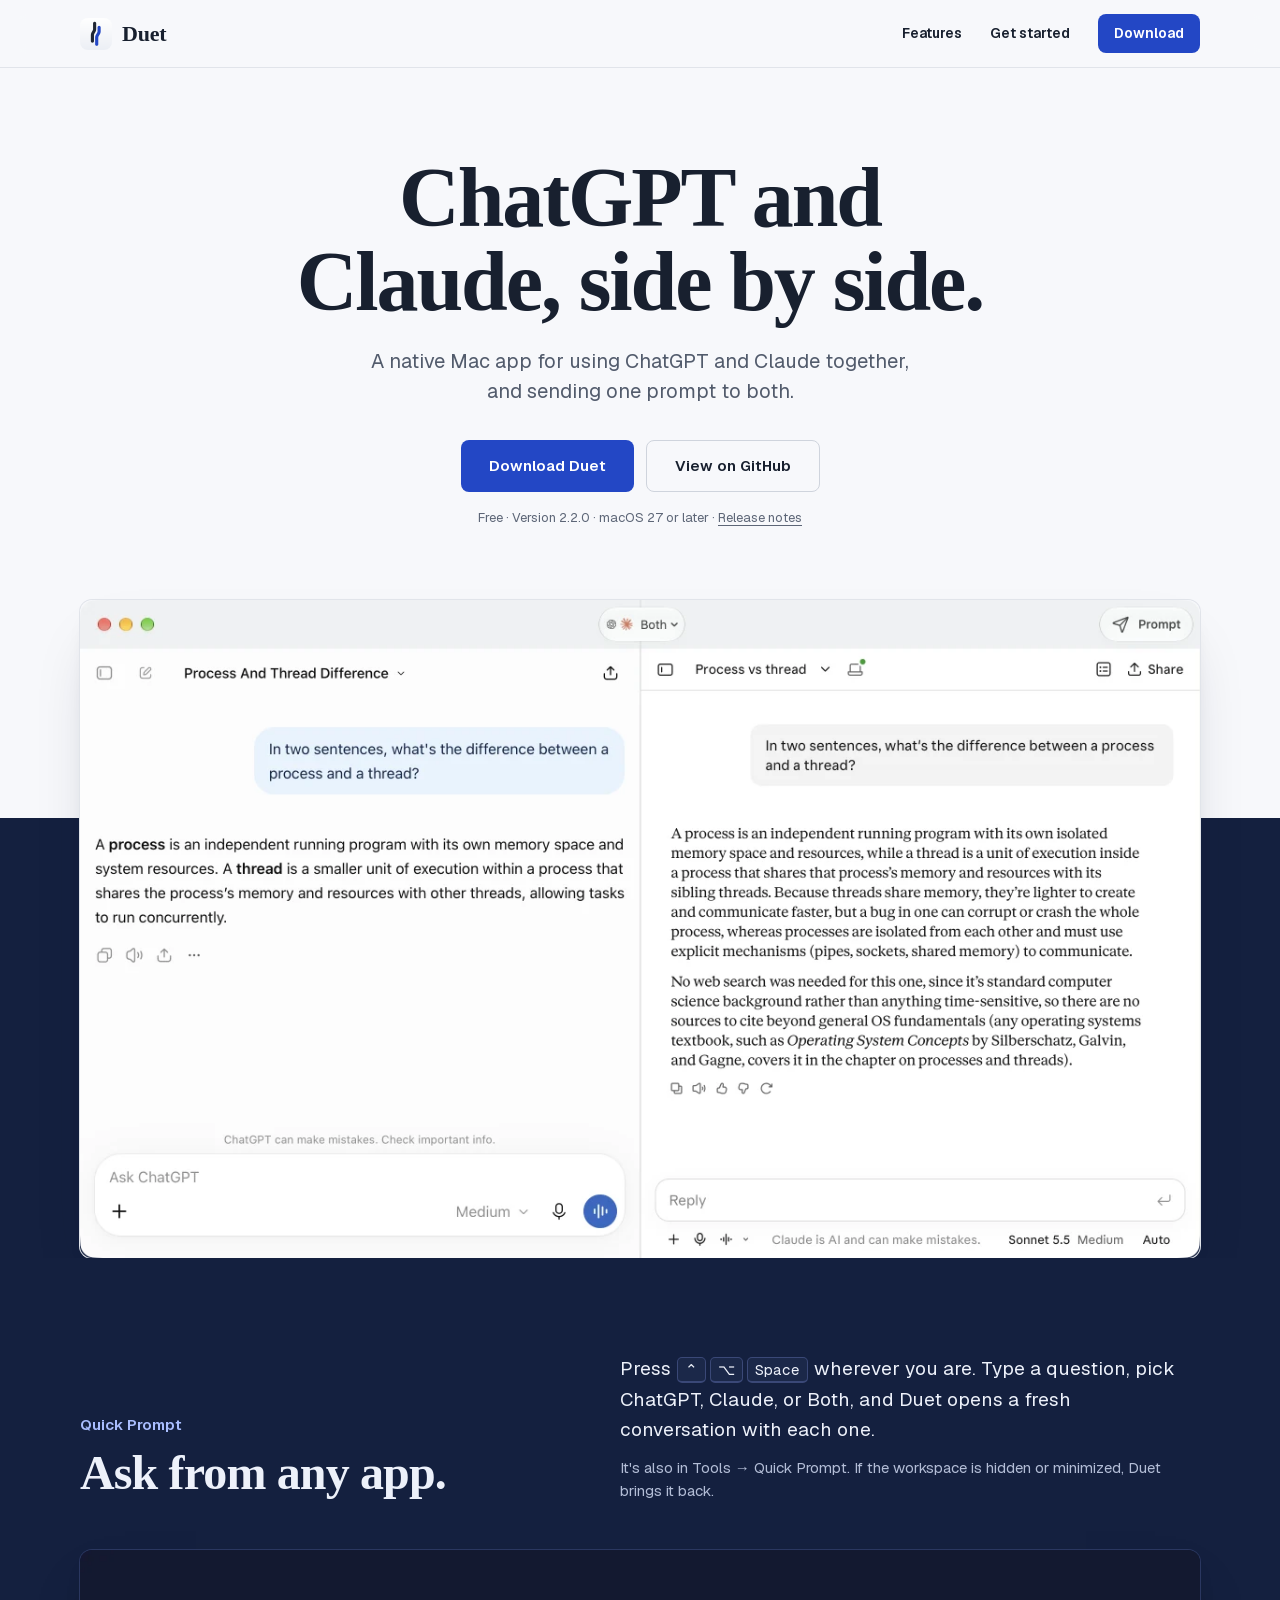
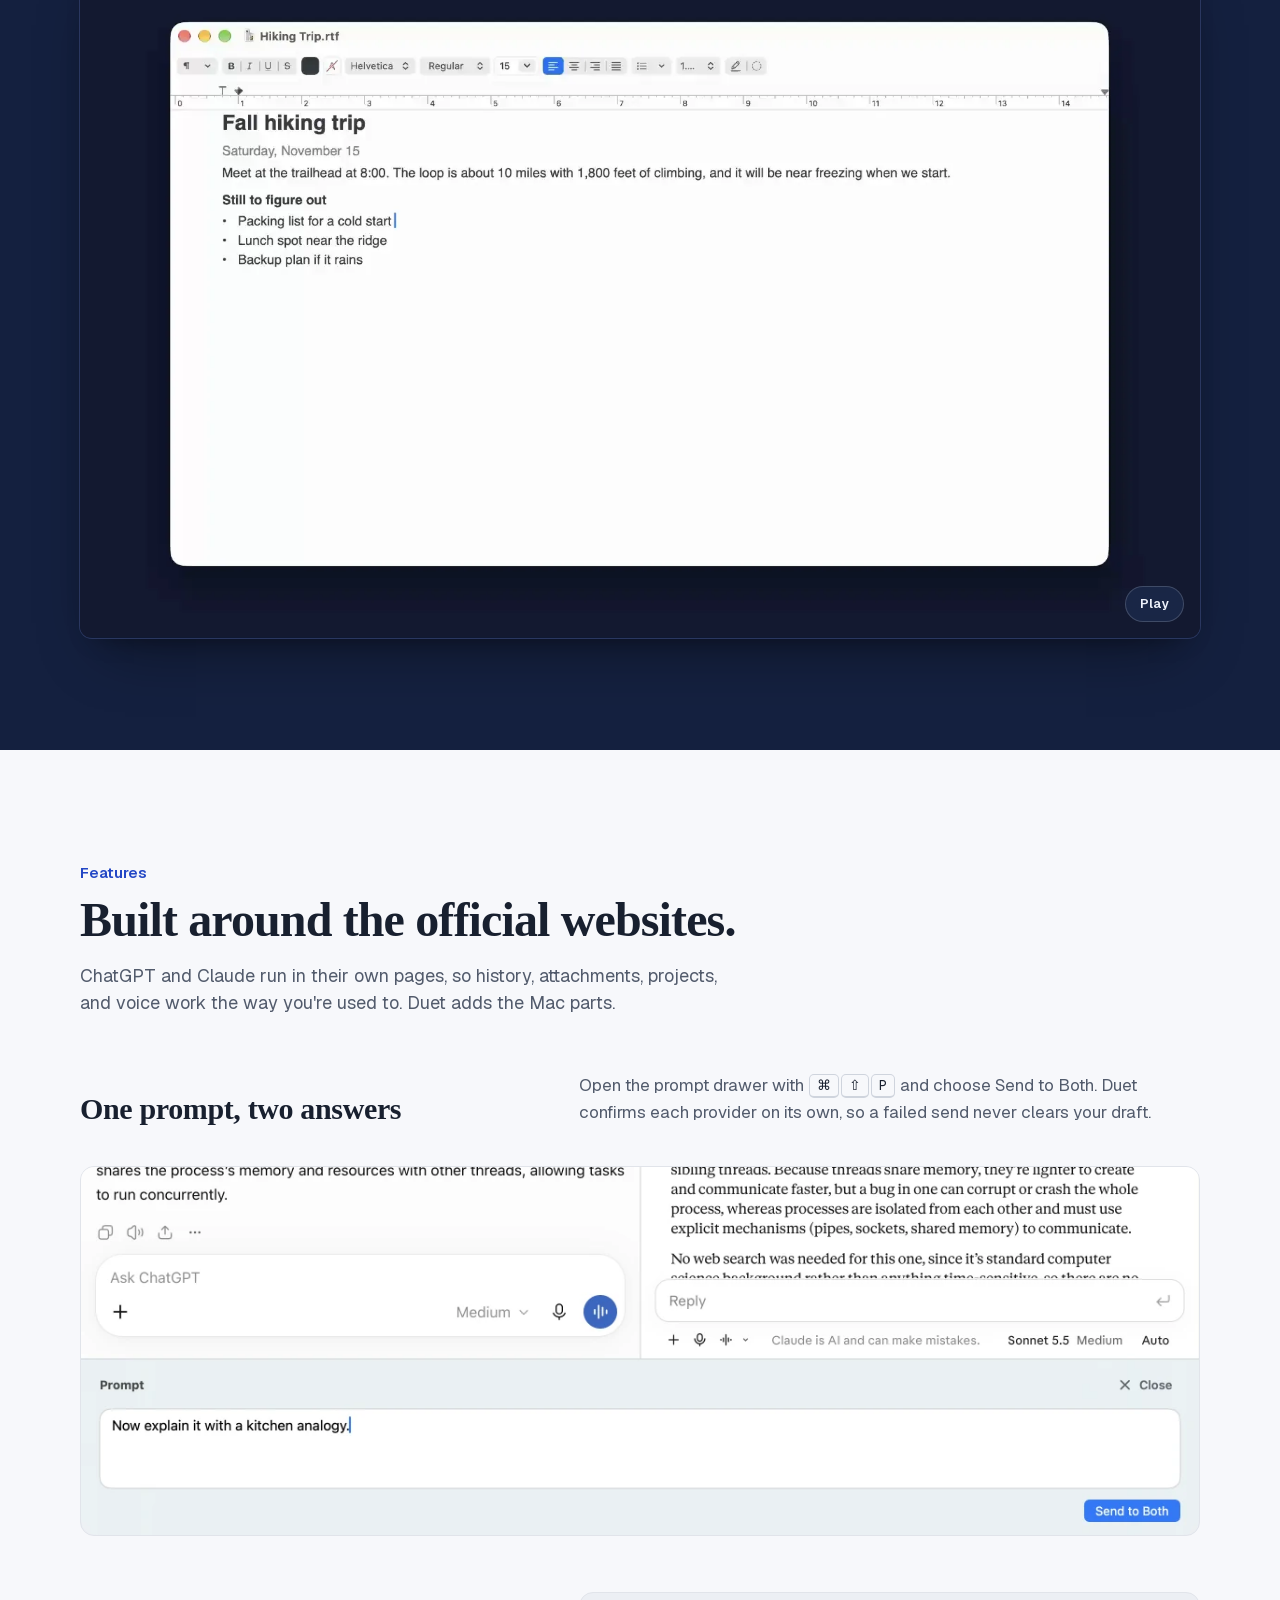
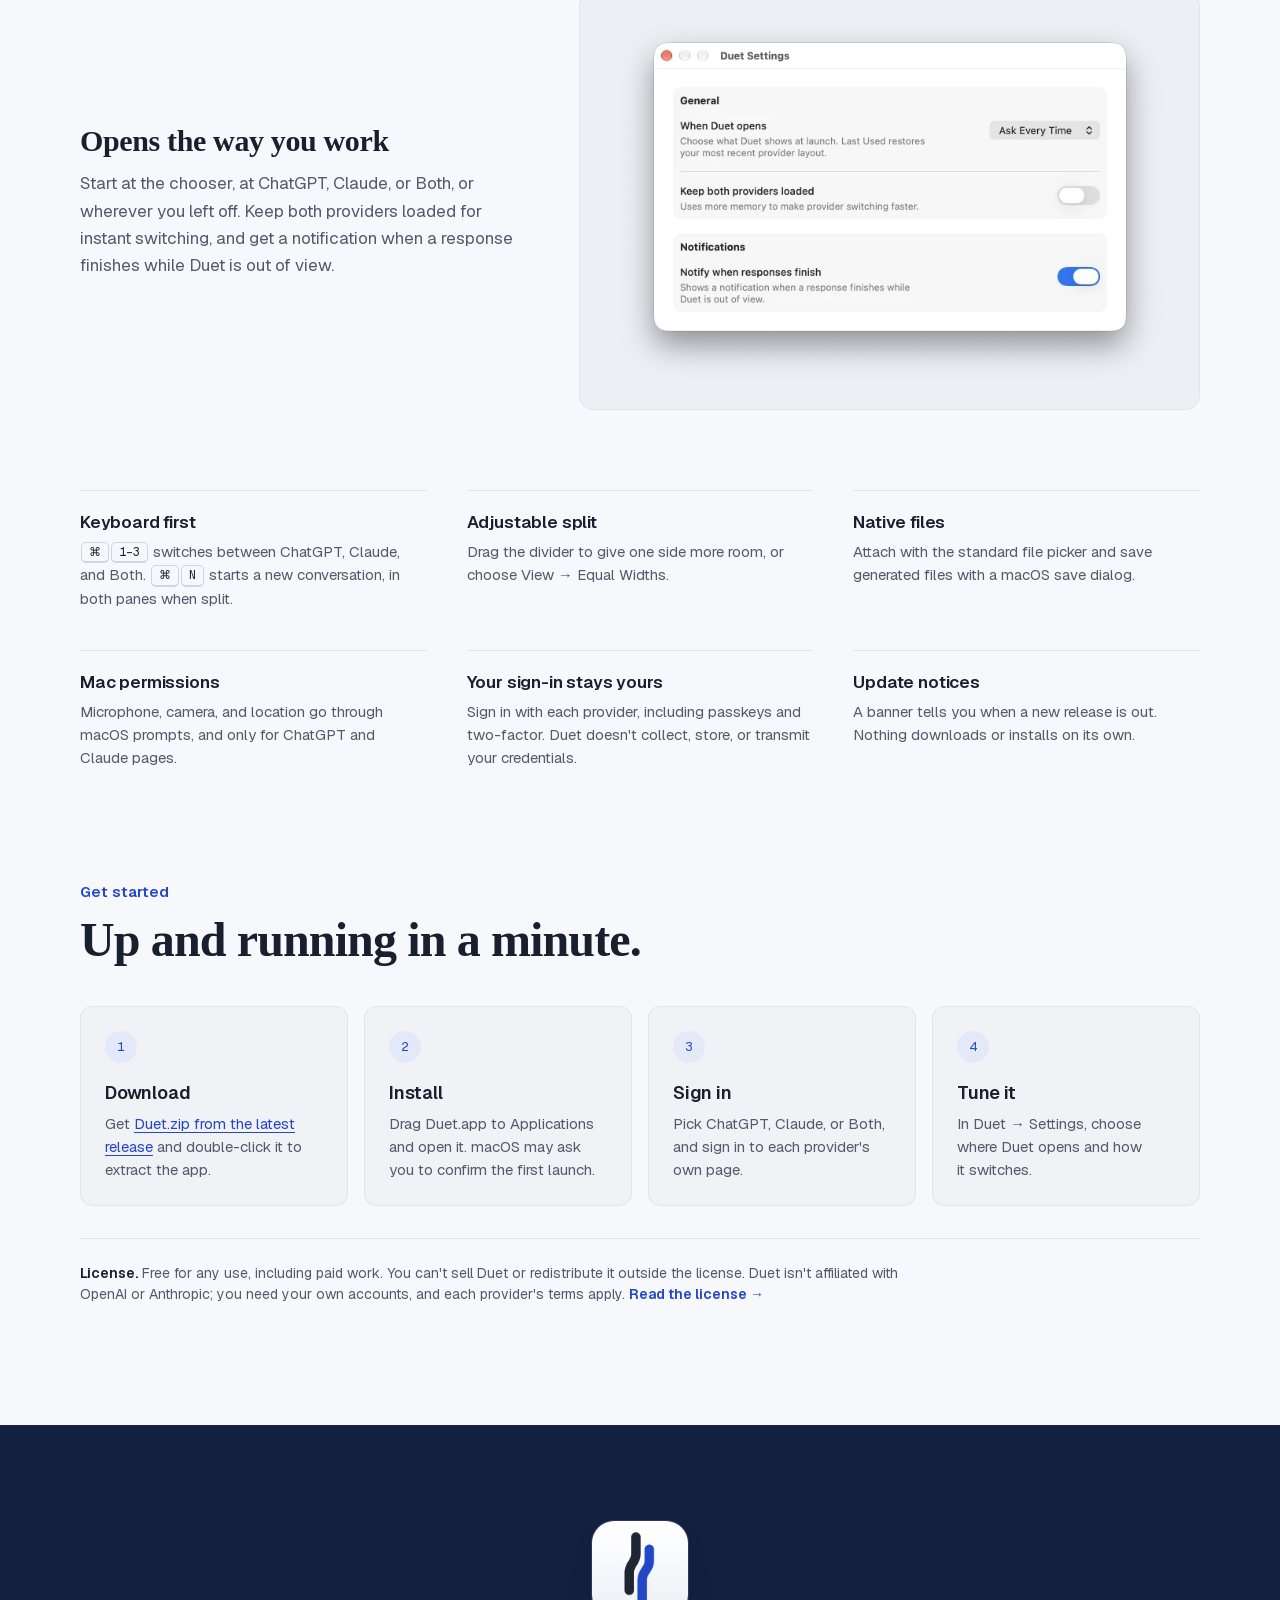
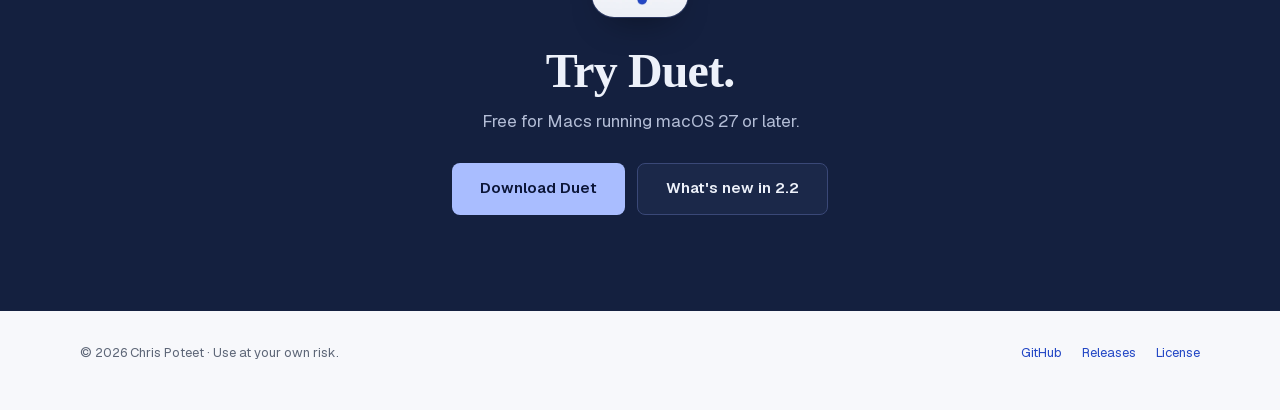
==== site/index.html @ d333c5ca "Move the site to a Midnight palette and refresh the icon and demo Replace the cream and tan site wit" ====
<!DOCTYPE html>
<html lang="en">
<head>
  <meta charset="utf-8">
  <meta name="viewport" content="width=device-width, initial-scale=1">
  <meta name="color-scheme" content="light dark">
  <title>Duet — ChatGPT and Claude, side by side</title>
  <meta name="description" content="Duet is a native Mac app for using ChatGPT and Claude side by side. Send one prompt to both, or start a conversation from any app with Quick Prompt.">
  <link rel="canonical" href="https://cpoteet.github.io/Duet/">
  <meta property="og:type" content="website">
  <meta property="og:site_name" content="Duet">
  <meta property="og:url" content="https://cpoteet.github.io/Duet/">
  <meta property="og:title" content="Duet — ChatGPT and Claude, side by side">
  <meta property="og:description" content="A native Mac app for using ChatGPT and Claude side by side, and sending one prompt to both.">
  <meta property="og:image" content="https://cpoteet.github.io/Duet/assets/social-card.png">
  <meta property="og:image:width" content="1200">
  <meta property="og:image:height" content="630">
  <meta property="og:image:alt" content="Duet showing ChatGPT and Claude answering the same prompt side by side">
  <meta name="twitter:card" content="summary_large_image">
  <link rel="icon" type="image/png" href="assets/duet-icon.png">
  <link rel="apple-touch-icon" href="assets/duet-icon.png">
  <link rel="preload" href="assets/geist-latin.woff2" as="font" type="font/woff2" crossorigin>
  <link rel="stylesheet" href="styles.css">
  <script src="script.js" defer></script>
</head>
<body>
  <a class="skip-link" href="#top">Skip to content</a>
  <header class="site-header">
    <nav class="site-nav container" aria-label="Main navigation">
      <a class="brand" href="#top" aria-label="Duet home">
        <img src="assets/duet-icon.png" alt="" width="32" height="32">
        <span>Duet</span>
      </a>
      <button class="menu-toggle" type="button" aria-expanded="false" aria-controls="nav-links" aria-label="Open menu" hidden><span class="menu-icon" aria-hidden="true"></span></button>
      <div class="nav-links" id="nav-links">
        <a href="#features">Features</a>
        <a href="#start">Get started</a>
      </div>
      <a class="button button-primary nav-download" href="https://github.com/cpoteet/Duet/releases/latest">Download</a>
    </nav>
  </header>

  <main id="top">
    <section class="hero" aria-labelledby="hero-heading">
      <div class="container hero-copy">
        <h1 id="hero-heading">ChatGPT and Claude, side by side.</h1>
        <p class="hero-description">A native Mac app for using ChatGPT and Claude together, and sending one prompt to both.</p>
        <div class="hero-actions">
          <a class="button button-primary" href="https://github.com/cpoteet/Duet/releases/latest">Download Duet</a>
          <a class="button button-secondary" href="https://github.com/cpoteet/Duet">View on GitHub</a>
        </div>
        <p class="requirements">Free · Version <span data-version="full">2.2.0</span> · macOS 27 or later · <a data-release-notes href="https://github.com/cpoteet/Duet/releases/tag/v2.2.0">Release notes</a></p>
      </div>
      <div class="hero-stage">
        <div class="container">
          <img class="hero-shot" src="assets/split-answers.webp" srcset="assets/split-answers.webp 1197w, assets/split-answers@2x.webp 2394w" sizes="(min-width: 1168px) 1120px, calc(100vw - 40px)" alt="Duet in split view, with ChatGPT and Claude each answering the same question about processes and threads" width="1197" height="704" fetchpriority="high">
        </div>
      </div>
    </section>

    <section class="band" id="features" aria-labelledby="quick-prompt-heading">
      <div class="container">
        <div class="band-head">
          <div>
            <p class="section-label">Quick Prompt</p>
            <h2 id="quick-prompt-heading">Ask from any app.</h2>
          </div>
          <div>
            <p class="lead">Press <span class="keys" role="img" aria-label="Control, Option, Space"><kbd>⌃</kbd><kbd>⌥</kbd><kbd>Space</kbd></span> wherever you are. Type a question, pick ChatGPT, Claude, or Both, and Duet opens a fresh conversation with each one.</p>
            <p class="lead-note">It's also in Tools → Quick Prompt. If the workspace is hidden or minimized, Duet brings it back.</p>
          </div>
        </div>
        <figure class="demo">
          <video class="demo-video" src="assets/quick-prompt-demo.mp4" poster="assets/quick-prompt-demo-poster.webp" width="1600" height="982" muted loop playsinline controls preload="metadata" aria-label="Quick Prompt opening over a TextEdit note, sending a packing question to Both, and Duet coming forward as ChatGPT and Claude answer side by side"></video>
          <button class="demo-toggle" type="button" hidden>Play</button>
        </figure>
      </div>
    </section>

    <section class="section container" id="mac-features" aria-labelledby="features-heading">
      <p class="section-label">Features</p>
      <h2 id="features-heading">Built around the official websites.</h2>
      <p class="section-intro">ChatGPT and Claude run in their own pages, so history, attachments, projects, and voice work the way you're used to. Duet adds the Mac parts.</p>

      <div class="feature-row feature-row-wide">
        <div class="feature-copy">
          <h3>One prompt, two answers</h3>
          <p>Open the prompt drawer with <kbd>⌘</kbd><kbd>⇧</kbd><kbd>P</kbd> and choose Send to Both. Duet confirms each provider on its own, so a failed send never clears your draft.</p>
        </div>
        <div class="feature-visual">
          <img src="assets/drawer-crop.webp" srcset="assets/drawer-crop.webp 1197w, assets/drawer-crop@2x.webp 2394w" sizes="(min-width: 1168px) 1120px, calc(100vw - 40px)" alt="The shared prompt drawer under both provider panes, with a follow-up draft and a Send to Both button" width="1197" height="394" loading="lazy">
        </div>
      </div>

      <div class="feature-row feature-row-flip">
        <div class="feature-visual feature-visual-soft">
          <img src="assets/settings.webp" srcset="assets/settings.webp 712w, assets/settings@2x.webp 1424w" sizes="(min-width: 1000px) 560px, calc(100vw - 40px)" alt="Duet Settings with startup, Keep both providers loaded, and response notification options" width="712" height="478" loading="lazy">
        </div>
        <div class="feature-copy">
          <h3>Opens the way you work</h3>
          <p>Start at the chooser, at ChatGPT, Claude, or Both, or wherever you left off. Keep both providers loaded for instant switching, and get a notification when a response finishes while Duet is out of view.</p>
        </div>
      </div>

      <ul class="feature-list">
        <li><h3>Keyboard first</h3><p><kbd>⌘</kbd><kbd>1–3</kbd> switches between ChatGPT, Claude, and Both. <kbd>⌘</kbd><kbd>N</kbd> starts a new conversation, in both panes when split.</p></li>
        <li><h3>Adjustable split</h3><p>Drag the divider to give one side more room, or choose View → Equal Widths.</p></li>
        <li><h3>Native files</h3><p>Attach with the standard file picker and save generated files with a macOS save dialog.</p></li>
        <li><h3>Mac permissions</h3><p>Microphone, camera, and location go through macOS prompts, and only for ChatGPT and Claude pages.</p></li>
        <li><h3>Your sign-in stays yours</h3><p>Sign in with each provider, including passkeys and two-factor. Duet doesn't collect, store, or transmit your credentials.</p></li>
        <li><h3>Update notices</h3><p>A banner tells you when a new release is out. Nothing downloads or installs on its own.</p></li>
      </ul>
    </section>

    <section class="section container" id="start" aria-labelledby="start-heading">
      <p class="section-label">Get started</p>
      <h2 id="start-heading">Up and running in a minute.</h2>
      <ol class="steps">
        <li>
          <span class="step-number" aria-hidden="true">1</span>
          <h3>Download</h3>
          <p>Get <a href="https://github.com/cpoteet/Duet/releases/latest">Duet.zip from the latest release</a> and double-click it to extract the app.</p>
        </li>
        <li>
          <span class="step-number" aria-hidden="true">2</span>
          <h3>Install</h3>
          <p>Drag Duet.app to Applications and open it. macOS may ask you to confirm the first launch.</p>
        </li>
        <li>
          <span class="step-number" aria-hidden="true">3</span>
          <h3>Sign in</h3>
          <p>Pick ChatGPT, Claude, or Both, and sign in to each provider's own page.</p>
        </li>
        <li>
          <span class="step-number" aria-hidden="true">4</span>
          <h3>Tune it</h3>
          <p>In Duet → Settings, choose where Duet opens and how it switches.</p>
        </li>
      </ol>

      <div class="license-note" id="license">
        <p><strong>License.</strong> Free for any use, including paid work. You can't sell Duet or redistribute it outside the license. Duet isn't affiliated with OpenAI or Anthropic; you need your own accounts, and each provider's terms apply. <a href="https://github.com/cpoteet/Duet/blob/main/LICENSE.md">Read the license <span aria-hidden="true">→</span></a></p>
      </div>
    </section>

    <section class="closing" aria-labelledby="closing-heading">
      <div class="container closing-inner">
        <img class="closing-icon" src="assets/duet-icon-256.webp" alt="" width="96" height="96" loading="lazy">
        <h2 id="closing-heading">Try Duet.</h2>
        <p>Free for Macs running macOS 27 or later.</p>
        <div class="hero-actions">
          <a class="button button-primary" href="https://github.com/cpoteet/Duet/releases/latest">Download Duet</a>
          <a class="button button-secondary" data-release-notes href="https://github.com/cpoteet/Duet/releases/tag/v2.2.0"><span>What's new in <span data-version="short">2.2</span></span></a>
        </div>
      </div>
    </section>
  </main>

  <footer class="site-footer container">
    <div class="footer-content">
      <span>© 2026 Chris Poteet · Use at your own risk.</span>
      <nav aria-label="Footer navigation"><a href="https://github.com/cpoteet/Duet">GitHub</a><a href="https://github.com/cpoteet/Duet/releases">Releases</a><a href="https://github.com/cpoteet/Duet/blob/main/LICENSE.md">License</a></nav>
    </div>
  </footer>
</body>
</html>
---- site/styles.css ----
@font-face {
  font-family: "Geist";
  font-style: normal;
  font-weight: 100 900;
  font-display: swap;
  src: url("assets/geist-latin.woff2") format("woff2");
}

@font-face {
  font-family: "Source Serif 4";
  font-style: normal;
  font-weight: 400 700;
  font-display: swap;
  src: url("assets/source-serif-4-latin.woff2") format("woff2");
}

@font-face {
  font-family: "Geist Mono";
  font-style: normal;
  font-weight: 100 900;
  font-display: swap;
  src: url("assets/geist-mono-latin.woff2") format("woff2");
}

:root {
  color-scheme: light dark;
  --background: light-dark(#f7f8fb, #0f1218);
  --foreground: light-dark(#18202f, #e5e8ee);
  --muted: light-dark(#525b6c, #a6adba);
  --subtle: light-dark(#5d6677, #8a92a0);
  --accent: light-dark(#2347c5, #8fa8ff);
  --accent-hover: light-dark(#1a3699, #b6c6ff);
  --on-accent: light-dark(#ffffff, #0b1538);
  --accent-tint: light-dark(#e4e9fa, #18203b);
  --border: light-dark(#e1e4ea, #252930);
  --control-border: light-dark(#cfd4dd, #343943);
  --surface: light-dark(#f0f2f6, #15181d);
  --band: light-dark(#eceff4, #171a20);
  --band-deep: light-dark(#dfe3ea, #1f232a);
  --navy: light-dark(#14203f, #172447);
  --shot-shadow: light-dark(rgb(14 22 48 / 22%), rgb(0 0 0 / 60%));
  --serif: "Source Serif 4", Georgia, serif;
  --mono: "Geist Mono", monospace;
  --ease: cubic-bezier(0.2, 0.7, 0.2, 1);
}

/* Navy sections redefine the tokens so their contents read light in both appearances. */
.band, .closing {
  --background: #1b2849;
  --foreground: #edf1fa;
  --muted: #b3bdd6;
  --subtle: #9aa5c2;
  --accent: #a9bdff;
  --accent-hover: #cad7ff;
  --on-accent: #0c1638;
  --border: #2a3760;
  --control-border: #3a4877;
  --surface: #22305a;
  --band-deep: #0f1932;
  --shot-shadow: rgb(0 0 0 / 45%);
  color: var(--foreground);
}

* { box-sizing: border-box; }
html { scroll-behavior: smooth; scroll-padding-top: 88px; }
body {
  margin: 0;
  background: var(--background);
  color: var(--foreground);
  font-family: "Geist", sans-serif;
  font-size: 16px;
  line-height: 1.5;
  -webkit-font-smoothing: antialiased;
}
img { max-width: 100%; }

a { color: var(--accent); text-decoration: underline; text-decoration-color: transparent; text-underline-offset: 0.2em; transition: color 160ms var(--ease), text-decoration-color 160ms var(--ease); }
a:hover { color: var(--accent-hover); text-decoration-color: currentColor; }
a:focus-visible, button:focus-visible { outline: 3px solid var(--accent); outline-offset: 5px; }
::selection { background: var(--accent); color: var(--on-accent); }
[hidden] { display: none !important; }
.container { width: 100%; max-width: 1168px; margin: 0 auto; padding-inline: 24px; }

.skip-link {
  position: fixed;
  top: 12px;
  left: 12px;
  z-index: 10;
  padding: 10px 16px;
  background: var(--background);
  border: 1px solid var(--accent);
  border-radius: 8px;
  transform: translateY(-150%);
}
.skip-link:focus { transform: translateY(0); }

/* Header */
.site-header {
  position: sticky;
  top: 0;
  z-index: 5;
  background: color-mix(in srgb, var(--background) 86%, transparent);
  backdrop-filter: blur(12px);
  border-bottom: 1px solid var(--border);
}
.site-nav { display: flex; align-items: center; justify-content: space-between; gap: 28px; padding-block: 14px; }
.brand { display: flex; align-items: center; gap: 10px; color: inherit; text-decoration: none; }
.brand:hover { color: inherit; }
.brand img { border-radius: 8px; }
.brand span { font-family: var(--serif); font-weight: 600; font-size: 22px; letter-spacing: -0.01em; }
.nav-links { display: flex; align-items: center; gap: 28px; margin-left: auto; font-size: 14px; font-weight: 600; }
.nav-links > a { color: var(--foreground); }
.menu-toggle { display: none; }

/* Two lines that turn into an X when the menu is open. */
.menu-icon, .menu-icon::before, .menu-icon::after { display: block; width: 16px; height: 1.5px; border-radius: 1px; background: currentColor; }
.menu-icon { position: relative; background: transparent; }
.menu-icon::before, .menu-icon::after { content: ""; position: absolute; left: 0; transition: transform 200ms var(--ease); }
.menu-icon::before { transform: translateY(-3.5px); }
.menu-icon::after { transform: translateY(3.5px); }
.menu-toggle[aria-expanded="true"] .menu-icon::before { transform: rotate(45deg); }
.menu-toggle[aria-expanded="true"] .menu-icon::after { transform: rotate(-45deg); }

/* Buttons */
.button {
  display: inline-flex;
  align-items: center;
  justify-content: center;
  min-height: 52px;
  padding: 0 28px;
  border-radius: 8px;
  font-weight: 600;
  font-size: 15px;
  text-decoration: none;
  transition: background-color 160ms var(--ease), color 160ms var(--ease), transform 160ms var(--ease), box-shadow 160ms var(--ease);
}
.button:hover { transform: translateY(-1px); text-decoration: none; }
.button:active { transform: translateY(0) scale(0.98); }
.button-primary { background: var(--accent); color: var(--on-accent); }
.button-primary:hover { background: var(--accent-hover); color: var(--on-accent); box-shadow: 0 6px 16px -8px var(--accent); }
.button-secondary { border: 1px solid var(--control-border); color: var(--foreground); background: var(--background); }
.button-secondary:hover { background: var(--surface); color: var(--foreground); }
.nav-download { min-height: 39px; padding: 9px 16px; font-size: 14px; }

/* Type */
h1, h2, h3 { margin: 0; font-weight: 600; }
h1, h2 { font-family: var(--serif); font-weight: 600; letter-spacing: -0.018em; text-wrap: balance; font-optical-sizing: auto; }
h2 { max-width: 680px; font-size: clamp(32px, 4.2vw, 48px); line-height: 1.08; margin-top: 10px; }
h3 { letter-spacing: -0.01em; }
p { text-wrap: pretty; }
.section-label { font-size: 15px; font-weight: 600; color: var(--accent); margin: 0; }
.section-intro { color: var(--muted); font-size: 18px; max-width: 640px; margin: 16px 0 0; }

kbd { display: inline-block; font-family: var(--mono); font-size: 0.8em; font-weight: 400; line-height: 1.4; padding: 1px 7px; margin: 0 1px; border-radius: 5px; background: var(--background); border: 1px solid var(--control-border); border-bottom-width: 2px; color: var(--foreground); vertical-align: 0.08em; }
.keys { display: inline-flex; gap: 2px; white-space: nowrap; }

/* Hero */
.hero { padding-top: 88px; }
.hero-copy { display: flex; flex-direction: column; align-items: center; text-align: center; }
.hero h1 { font-size: clamp(44px, 7.4vw, 84px); line-height: 1; letter-spacing: -0.025em; max-width: 860px; }
.hero-description { font-size: 20px; line-height: 1.5; color: var(--muted); max-width: 560px; margin: 22px 0 0; }
.hero-actions { display: flex; flex-wrap: wrap; justify-content: center; gap: 12px; margin-top: 34px; }
.requirements { font-size: 13px; color: var(--subtle); margin: 16px 0 0; }
.requirements a { color: inherit; text-decoration-color: currentColor; }
.requirements a:hover { color: var(--accent); }
.hero-stage {
  margin-top: 64px;
  padding-top: 8px;
  background: linear-gradient(to bottom, var(--background) 0, var(--background) 34%, var(--navy) 34%, var(--navy) 100%);
}
.hero-shot {
  display: block;
  width: 100%;
  height: auto;
  margin: 0 auto;
  border-radius: 12px;
  box-shadow: 0 0 0 1px var(--border), 0 30px 60px -24px var(--shot-shadow), 0 12px 24px -16px var(--shot-shadow);
}

/* Quick Prompt band */
.band { background: var(--navy); padding-block: 96px 112px; }
.band-head { display: grid; grid-template-columns: minmax(0, 5fr) minmax(0, 6fr); gap: 24px 56px; align-items: end; }
.band-head h2 { margin-bottom: 4px; }
.lead { font-size: 19px; line-height: 1.6; margin: 0; max-width: 560px; }
.lead kbd { font-size: 15px; }
.lead-note { color: var(--muted); font-size: 15px; margin: 12px 0 0; max-width: 560px; }
.demo { position: relative; margin: 48px 0 0; }
.demo-video {
  display: block;
  width: 100%;
  height: auto;
  border-radius: 12px;
  background: var(--band-deep);
  box-shadow: 0 0 0 1px var(--border), 0 30px 60px -24px var(--shot-shadow), 0 12px 24px -16px var(--shot-shadow);
}
.demo-toggle {
  position: absolute;
  right: 16px;
  bottom: 16px;
  min-height: 36px;
  padding: 0 14px;
  border-radius: 999px;
  border: 1px solid color-mix(in srgb, var(--foreground) 18%, transparent);
  background: color-mix(in srgb, var(--background) 88%, transparent);
  backdrop-filter: blur(8px);
  color: var(--foreground);
  font: inherit;
  font-size: 13px;
  font-weight: 600;
  cursor: pointer;
  transition: background-color 160ms var(--ease), transform 160ms var(--ease);
}
.demo-toggle:hover { background: var(--background); transform: translateY(-1px); }
.demo-toggle:active { transform: scale(0.97); }

/* Features */
.section { padding-top: 112px; }
.feature-row { display: grid; grid-template-columns: minmax(0, 7fr) minmax(0, 5fr); gap: 56px; align-items: center; margin-top: 56px; }
.feature-row-flip { grid-template-columns: minmax(0, 5fr) minmax(0, 7fr); }
.feature-row-flip .feature-visual { order: 2; }
.feature-row-wide { grid-template-columns: minmax(0, 5fr) minmax(0, 7fr); align-items: end; gap: 24px 56px; }
.feature-row-wide .feature-visual { grid-column: 1 / -1; margin-top: 16px; }
.feature-row-wide .feature-copy p { margin-top: 0; }
.feature-row-wide .feature-copy { display: contents; }
.feature-visual { border-radius: 14px; overflow: hidden; border: 1px solid var(--border); background: var(--band); }
.feature-visual img { display: block; width: 100%; height: auto; }
.feature-visual-soft { display: grid; place-items: center; padding: 20px 28px; background: var(--band); }
.feature-visual-soft img { max-width: 560px; }
.feature-copy h3 { font-family: var(--serif); font-weight: 600; font-size: 30px; line-height: 1.15; letter-spacing: -0.012em; }
.feature-copy p { color: var(--muted); font-size: 17px; line-height: 1.6; margin: 12px 0 0; }

.feature-list { list-style: none; margin: 80px 0 0; padding: 0; display: grid; grid-template-columns: repeat(3, minmax(0, 1fr)); gap: 40px 40px; }
.feature-list li { padding-top: 20px; border-top: 1px solid var(--border); }
.feature-list h3 { font-size: 17px; line-height: 1.3; }
.feature-list p { color: var(--muted); font-size: 15px; line-height: 1.55; margin: 6px 0 0; }

/* Get started */
.steps { list-style: none; margin: 40px 0 0; padding: 0; display: grid; grid-template-columns: repeat(4, minmax(0, 1fr)); gap: 16px; }
.steps li { padding: 24px; border-radius: 12px; background: var(--surface); border: 1px solid var(--border); }
.step-number { font-family: var(--mono); font-size: 13px; width: 32px; height: 32px; border-radius: 50%; display: flex; align-items: center; justify-content: center; background: var(--accent-tint); color: var(--accent); margin-bottom: 16px; }
.steps h3 { font-size: 18px; }
.steps p { color: var(--muted); font-size: 15px; line-height: 1.55; margin: 6px 0 0; }
.steps p a { text-decoration-color: currentColor; }

.license-note { margin-top: 32px; padding-top: 24px; border-top: 1px solid var(--border); }
.license-note p { margin: 0; font-size: 14px; color: var(--muted); max-width: 820px; }
.license-note strong { color: var(--foreground); font-weight: 600; }
.license-note a { font-weight: 600; white-space: nowrap; }

/* Closing */
.closing { margin-top: 120px; background: var(--navy); padding-block: 96px; }
.closing-inner { display: flex; flex-direction: column; align-items: center; text-align: center; }
.closing-icon { width: 96px; height: 96px; border-radius: 22px; box-shadow: 0 0 0 1px var(--border), 0 18px 36px -18px var(--shot-shadow); }
.closing h2 { margin-top: 28px; }
.closing p { color: var(--muted); font-size: 17px; margin: 12px 0 0; }
.closing .hero-actions { margin-top: 28px; }

/* Footer */
.site-footer { padding-top: 32px; padding-bottom: 48px; }
.footer-content { display: flex; flex-wrap: wrap; align-items: center; justify-content: space-between; gap: 16px; font-size: 13px; color: var(--subtle); }
.footer-content nav { display: flex; gap: 20px; }

@media (prefers-reduced-motion: reduce) {
  html { scroll-behavior: auto; }
  .button, a, .demo-toggle, .menu-icon::before, .menu-icon::after { transition: none; }
  .site-nav[data-menu-ready] .nav-links, .site-nav[data-menu-ready].is-open .nav-links { transform: none; transition: none; }
  .button:hover, .button:active, .demo-toggle:hover, .demo-toggle:active { transform: none; }
}

@media (max-width: 1000px) {
  .feature-list { grid-template-columns: repeat(2, minmax(0, 1fr)); }
  .steps { grid-template-columns: repeat(2, minmax(0, 1fr)); }
  .band-head, .feature-row { grid-template-columns: 1fr; gap: 32px; }
  .band-head { gap: 20px; }
  .feature-row-flip .feature-visual { order: 0; }
  .feature-row-wide { gap: 12px; }
  .feature-row-wide .feature-visual { margin-top: 20px; }
  .feature-row { margin-top: 64px; }
}

@media (max-width: 760px) {
  .section { padding-top: 80px; }
  .hero { padding-top: 56px; }
  .hero-description { font-size: 18px; }
  .hero-stage { margin-top: 40px; }
  .hero-shot { border-radius: 8px; }
  .band { padding-block: 72px; }
  .closing { margin-top: 88px; padding-block: 72px; }
  /* Phone header: brand, Download, menu button. The section links open as a full-width panel under the header. */
  .site-nav { gap: 10px; }
  .brand { margin-right: auto; }
  .nav-download { order: 2; min-height: 40px; }
  .site-nav:not([data-menu-ready]) { flex-wrap: wrap; }
  .site-nav:not([data-menu-ready]) .nav-links { order: 4; width: 100%; margin: 0; }
  .site-nav[data-menu-ready] .menu-toggle {
    order: 3;
    display: grid;
    place-items: center;
    width: 40px;
    height: 40px;
    padding: 0;
    border: 1px solid var(--control-border);
    border-radius: 8px;
    background: var(--background);
    color: var(--foreground);
    cursor: pointer;
    transition: background-color 160ms var(--ease);
  }
  .site-nav[data-menu-ready] .menu-toggle:hover, .site-nav[data-menu-ready].is-open .menu-toggle { background: var(--surface); }
  .site-header:has(.is-open) { background: var(--background); }
  .site-nav[data-menu-ready] .nav-links {
    position: absolute;
    top: 100%;
    left: 0;
    right: 0;
    flex-direction: column;
    align-items: stretch;
    gap: 0;
    margin: 0;
    padding: 4px 24px 16px;
    background: var(--background);
    border-bottom: 1px solid var(--border);
    box-shadow: 0 28px 40px -32px var(--shot-shadow);
    visibility: hidden;
    opacity: 0;
    transform: translateY(-6px);
    transition: opacity 140ms var(--ease), transform 140ms var(--ease), visibility 0s linear 140ms;
  }
  .site-nav[data-menu-ready] .nav-links::after { content: ""; position: absolute; top: calc(100% + 1px); left: 0; right: 0; height: 100vh; background: rgb(8 12 26 / 32%); }
  .site-nav[data-menu-ready].is-open .nav-links {
    visibility: visible;
    opacity: 1;
    transform: none;
    transition: opacity 200ms var(--ease), transform 200ms var(--ease), visibility 0s;
  }
  .site-nav[data-menu-ready] .nav-links > a {
    display: flex;
    align-items: center;
    min-height: 56px;
    border-bottom: 1px solid var(--border);
    font-size: 18px;
    font-weight: 600;
    text-decoration: none;
  }
  .site-nav[data-menu-ready] .nav-links > a:last-child { border-bottom: 0; }
  .site-nav[data-menu-ready] .nav-links > a:hover { color: var(--accent); }
}

@media (max-width: 540px) {
  .container { padding-inline: 20px; }
  .site-nav[data-menu-ready] .nav-links { padding-inline: 20px; }
  .feature-list, .steps { grid-template-columns: 1fr; }
  .feature-list { gap: 28px; margin-top: 64px; }
  .demo { margin-top: 32px; }
  .demo-video { border-radius: 8px; }
  .demo-toggle { right: 10px; bottom: 10px; }
  .feature-visual-soft { padding: 12px; }
  .feature-copy h3 { font-size: 22px; }
  .hero-actions { width: 100%; }
  .hero-actions .button { width: 100%; }
  .site-footer { padding-bottom: 32px; }
}
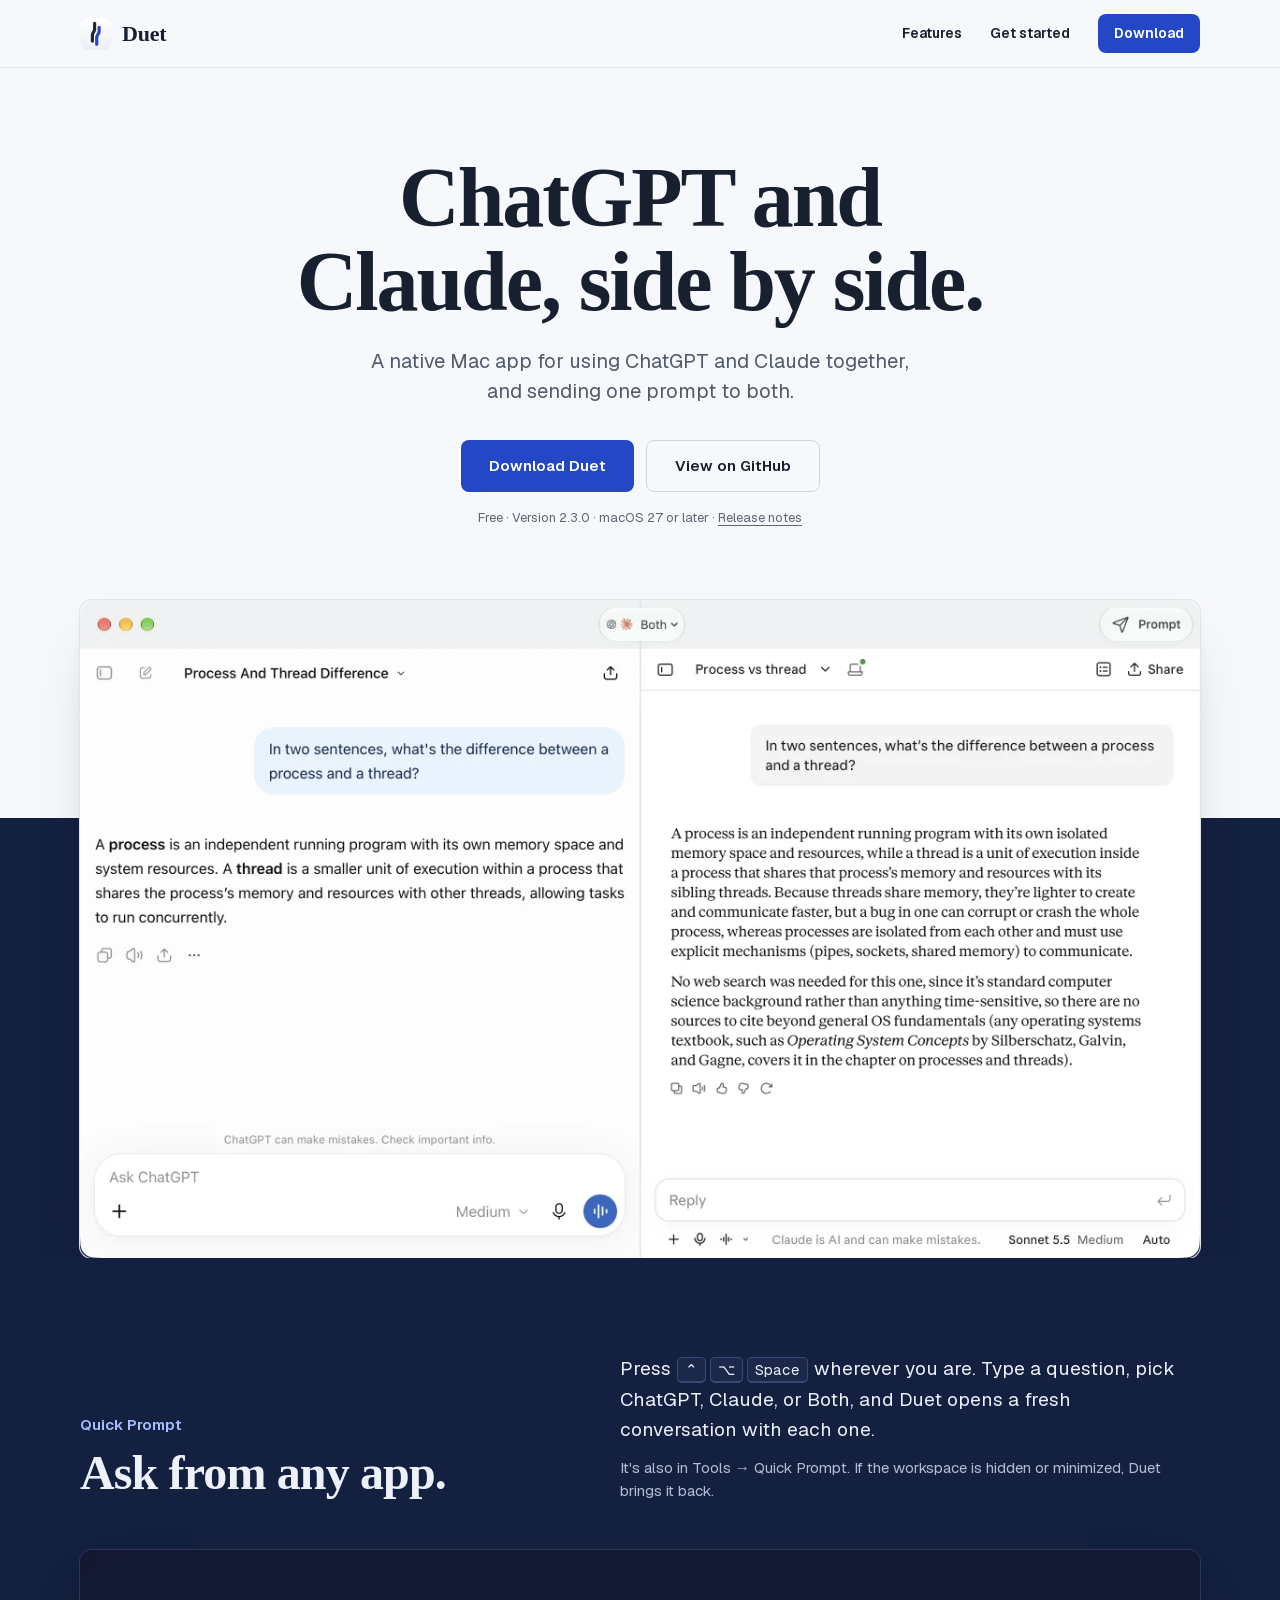
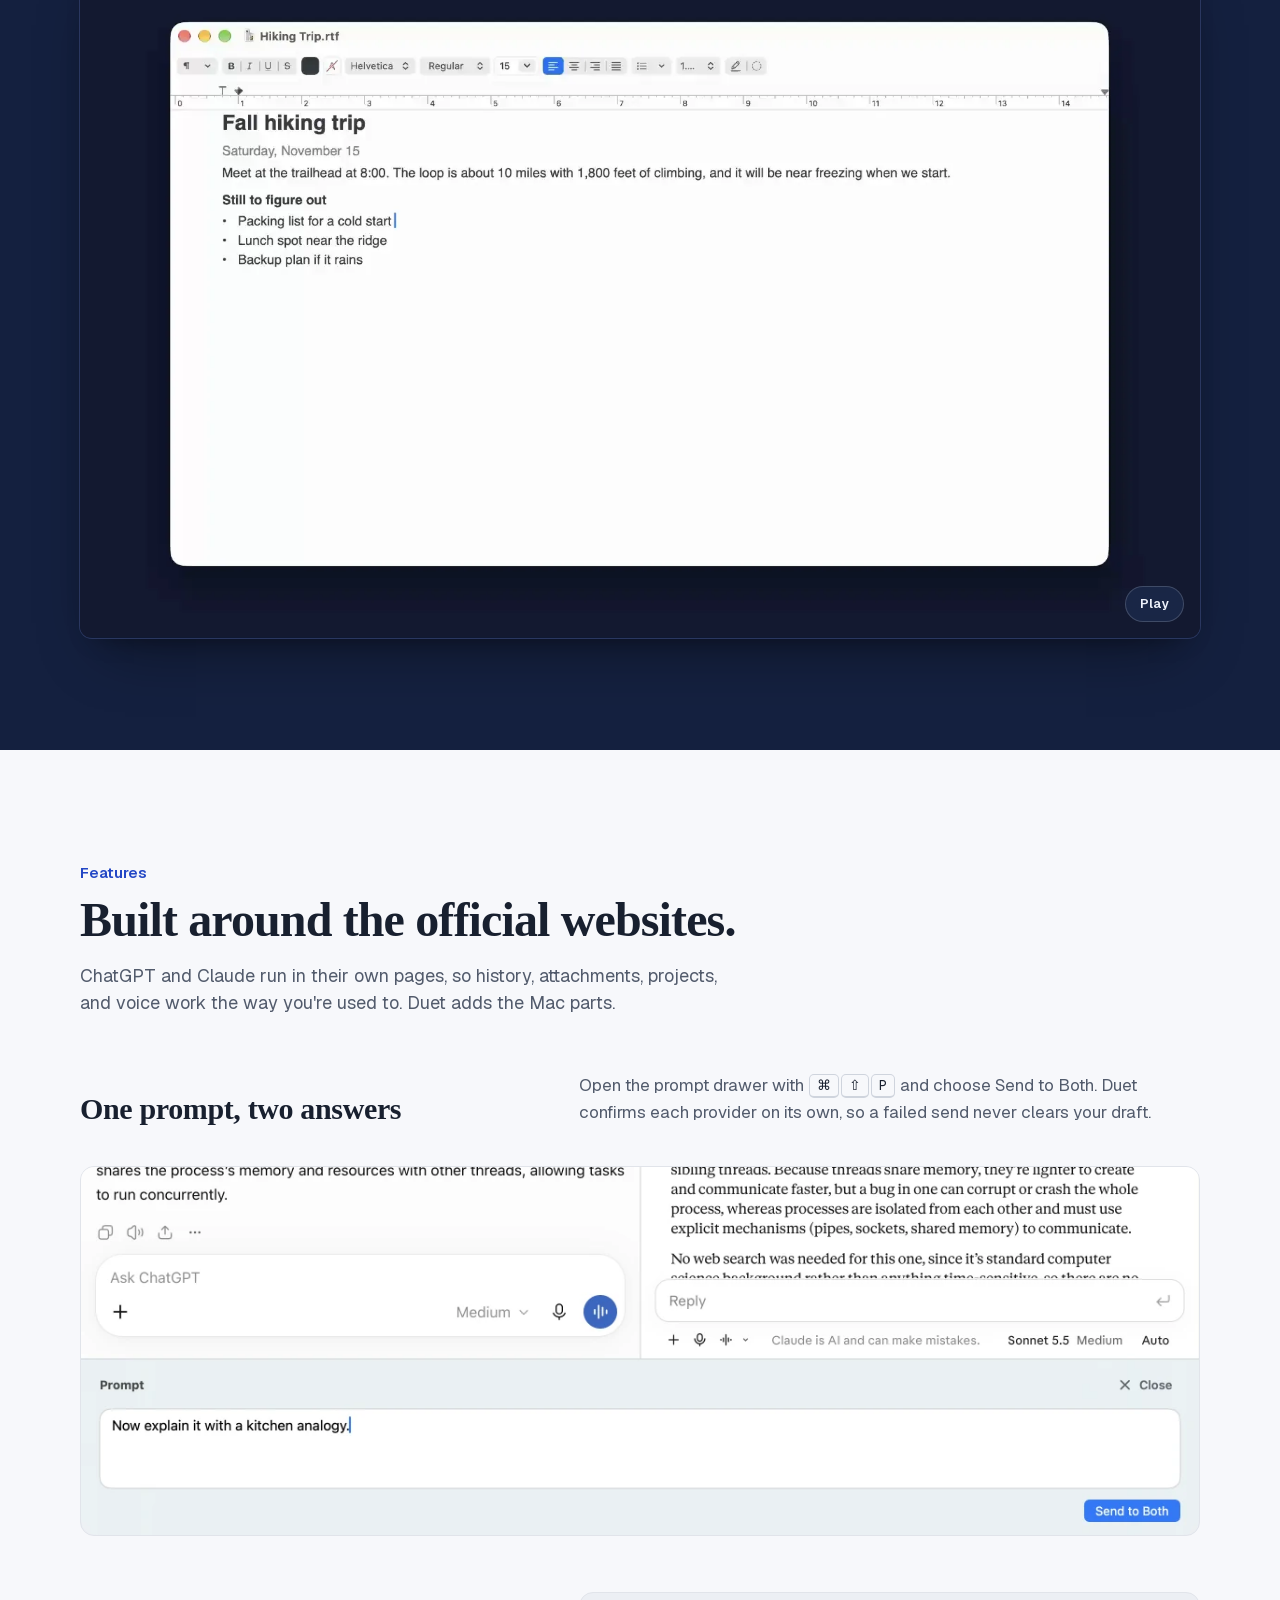
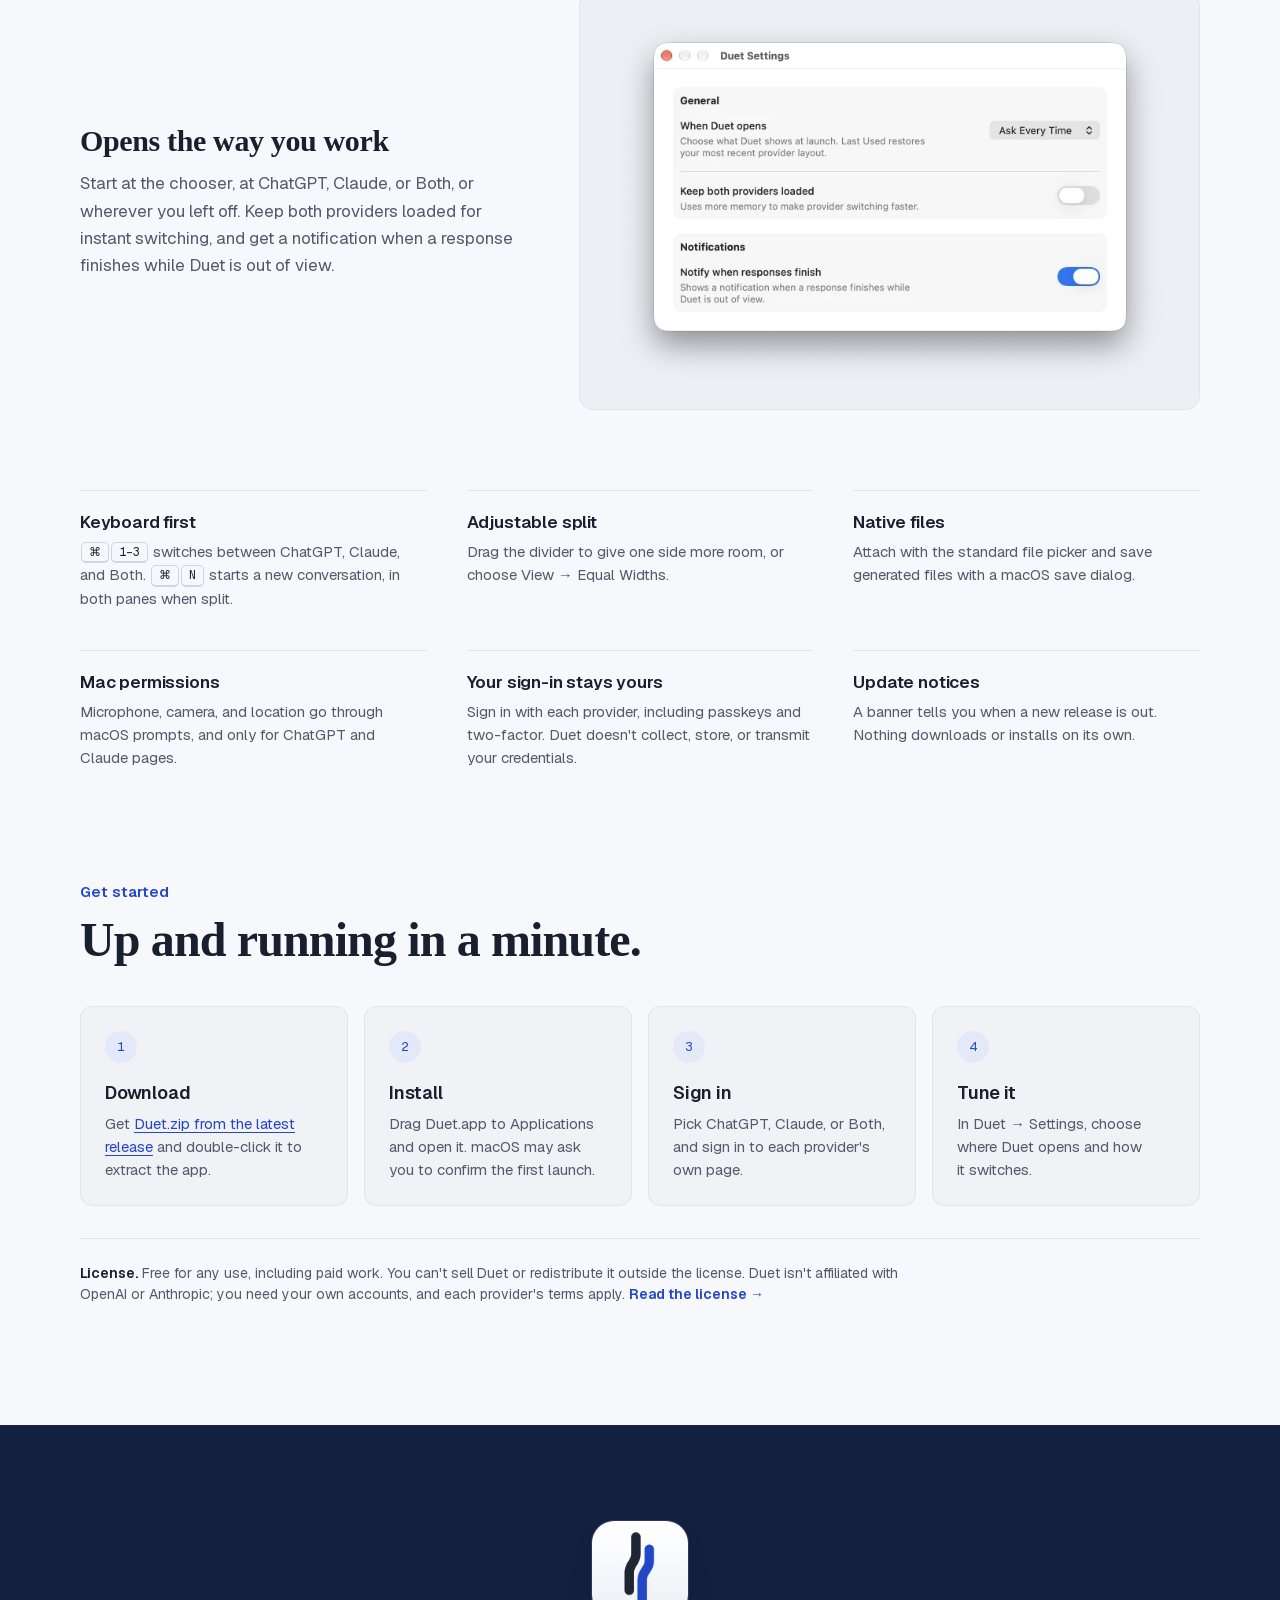
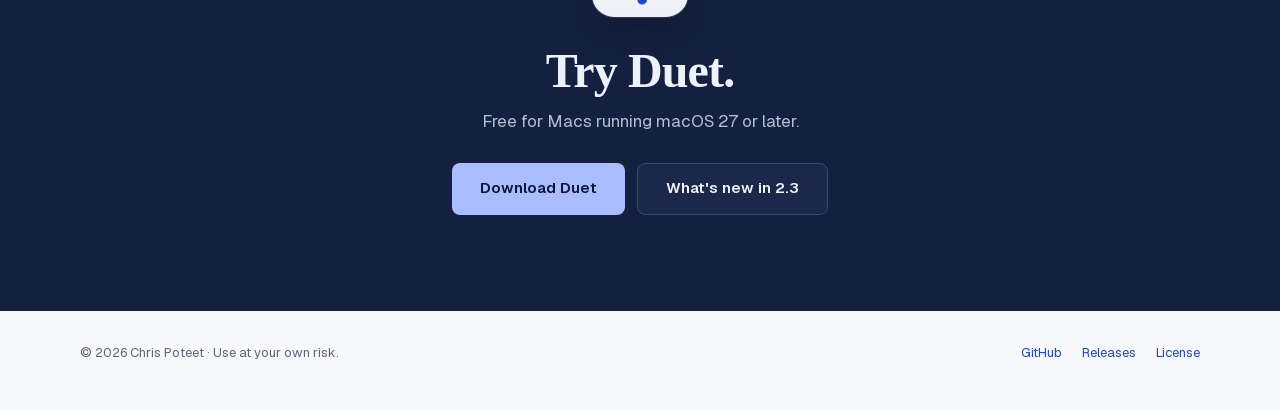
==== commit b590f9a3: "Prepare Duet 2.3.0 release Bump CFBundleShortVersionString and CFBundleVersion to 2.3.0 for the redr" ====
--- a/site/index.html
+++ b/site/index.html
@@ -49,7 +49,7 @@
           <a class="button button-primary" href="https://github.com/cpoteet/Duet/releases/latest">Download Duet</a>
           <a class="button button-secondary" href="https://github.com/cpoteet/Duet">View on GitHub</a>
         </div>
-        <p class="requirements">Free · Version <span data-version="full">2.2.0</span> · macOS 27 or later · <a data-release-notes href="https://github.com/cpoteet/Duet/releases/tag/v2.2.0">Release notes</a></p>
+        <p class="requirements">Free · Version <span data-version="full">2.3.0</span> · macOS 27 or later · <a data-release-notes href="https://github.com/cpoteet/Duet/releases/tag/v2.3.0">Release notes</a></p>
       </div>
       <div class="hero-stage">
         <div class="container">
@@ -150,7 +150,7 @@
         <p>Free for Macs running macOS 27 or later.</p>
         <div class="hero-actions">
           <a class="button button-primary" href="https://github.com/cpoteet/Duet/releases/latest">Download Duet</a>
-          <a class="button button-secondary" data-release-notes href="https://github.com/cpoteet/Duet/releases/tag/v2.2.0"><span>What's new in <span data-version="short">2.2</span></span></a>
+          <a class="button button-secondary" data-release-notes href="https://github.com/cpoteet/Duet/releases/tag/v2.3.0"><span>What's new in <span data-version="short">2.3</span></span></a>
         </div>
       </div>
     </section>
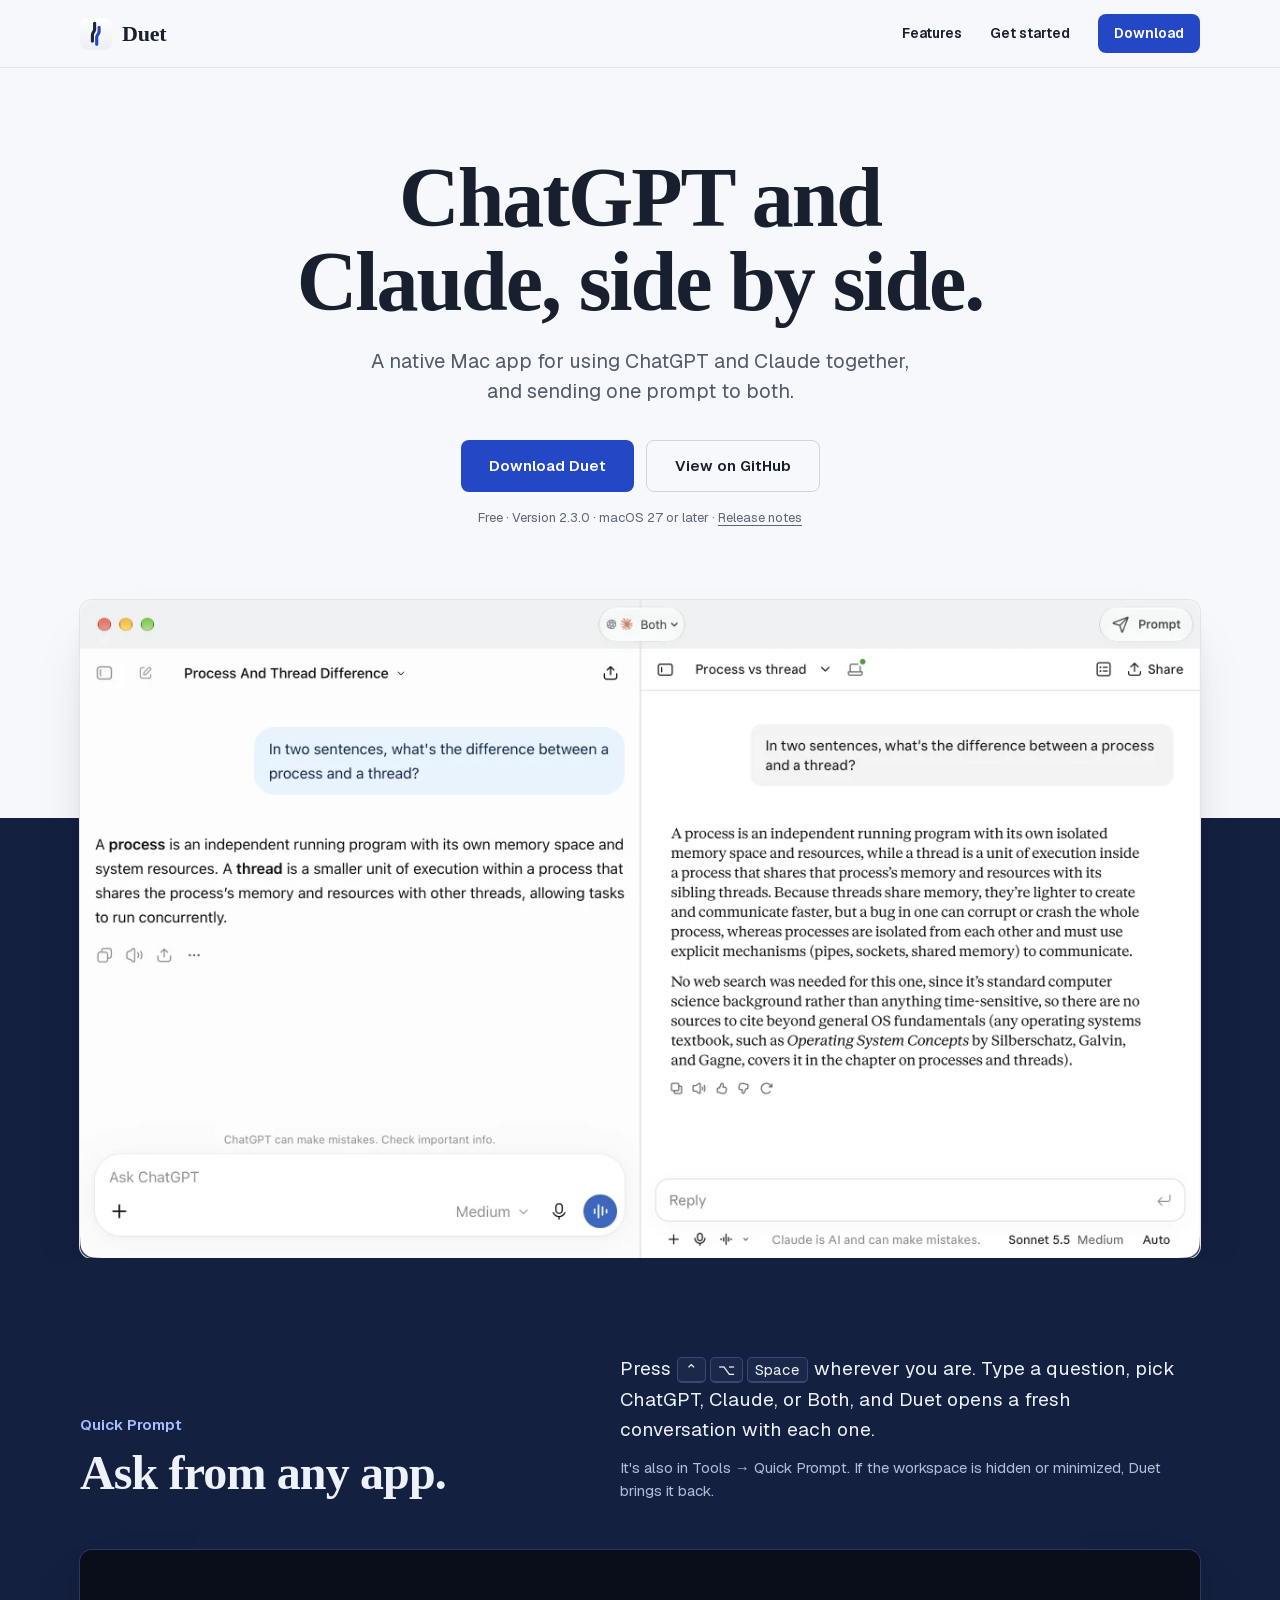
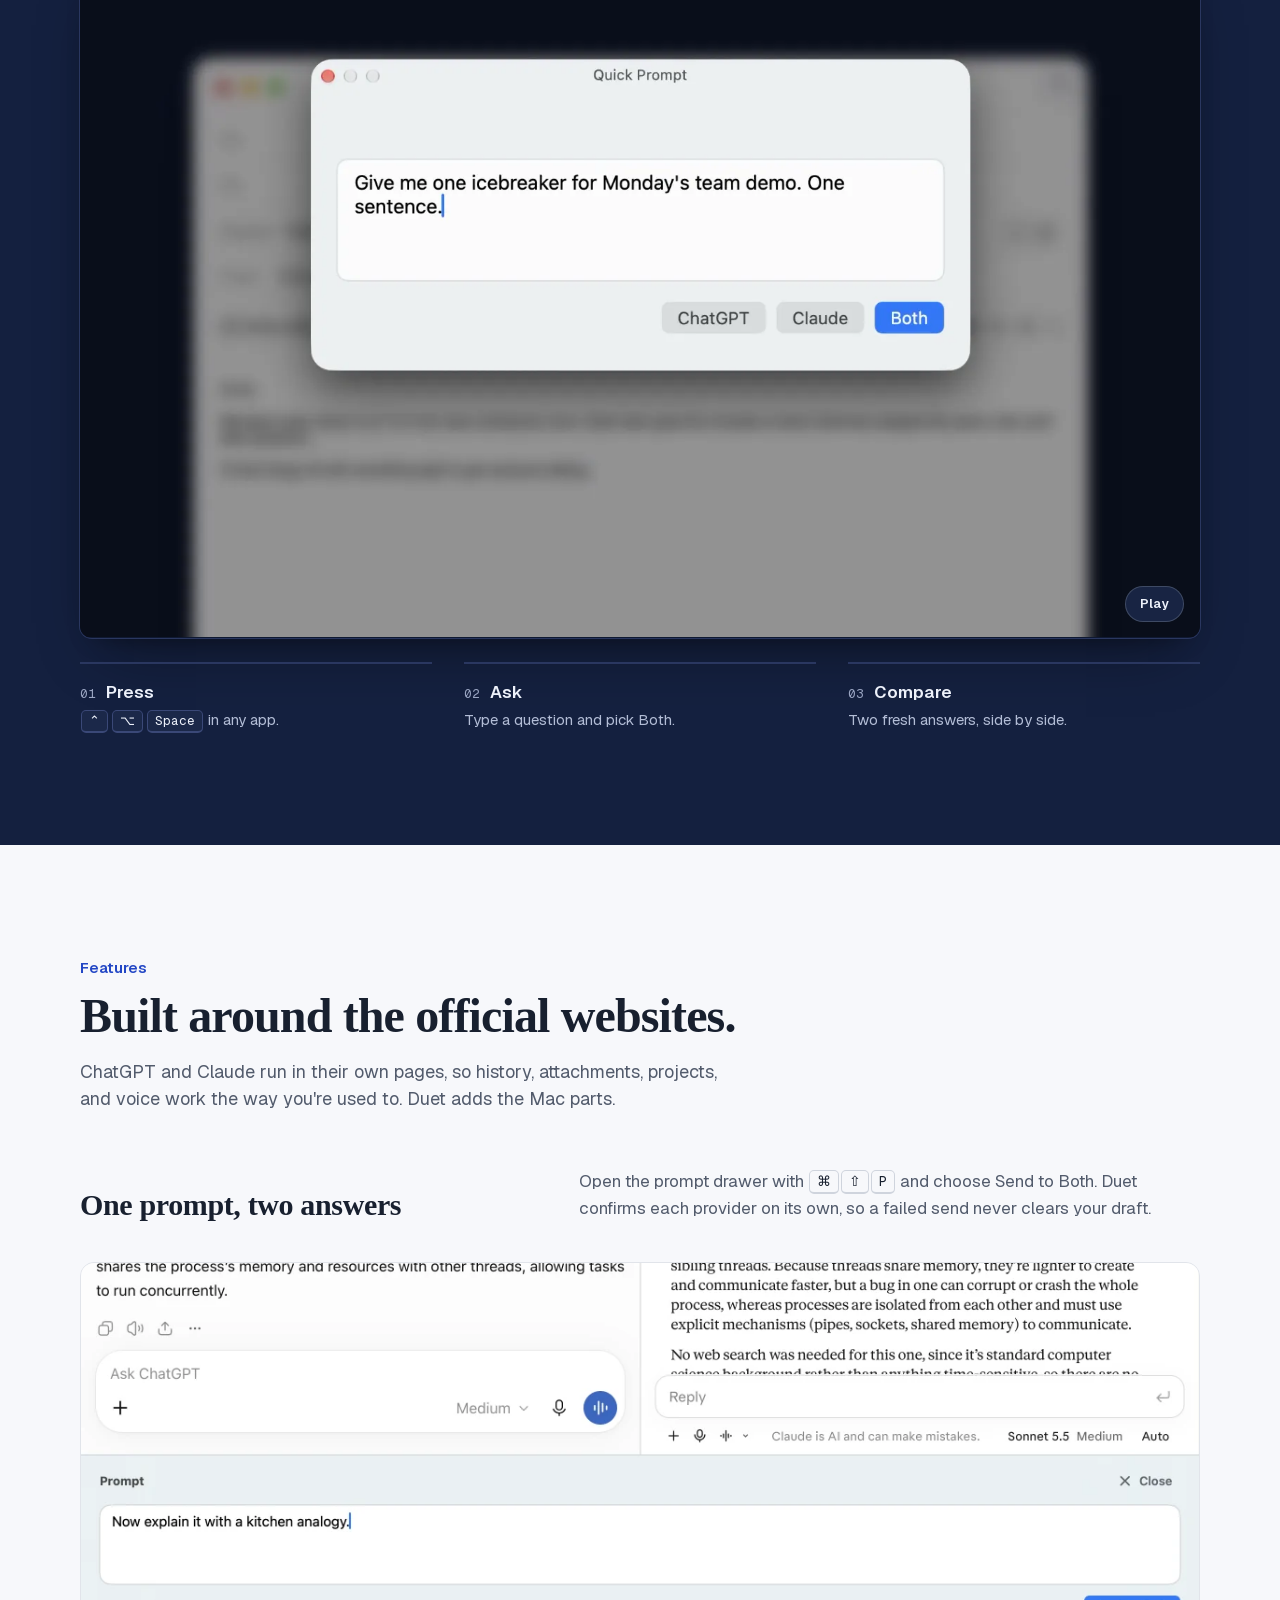
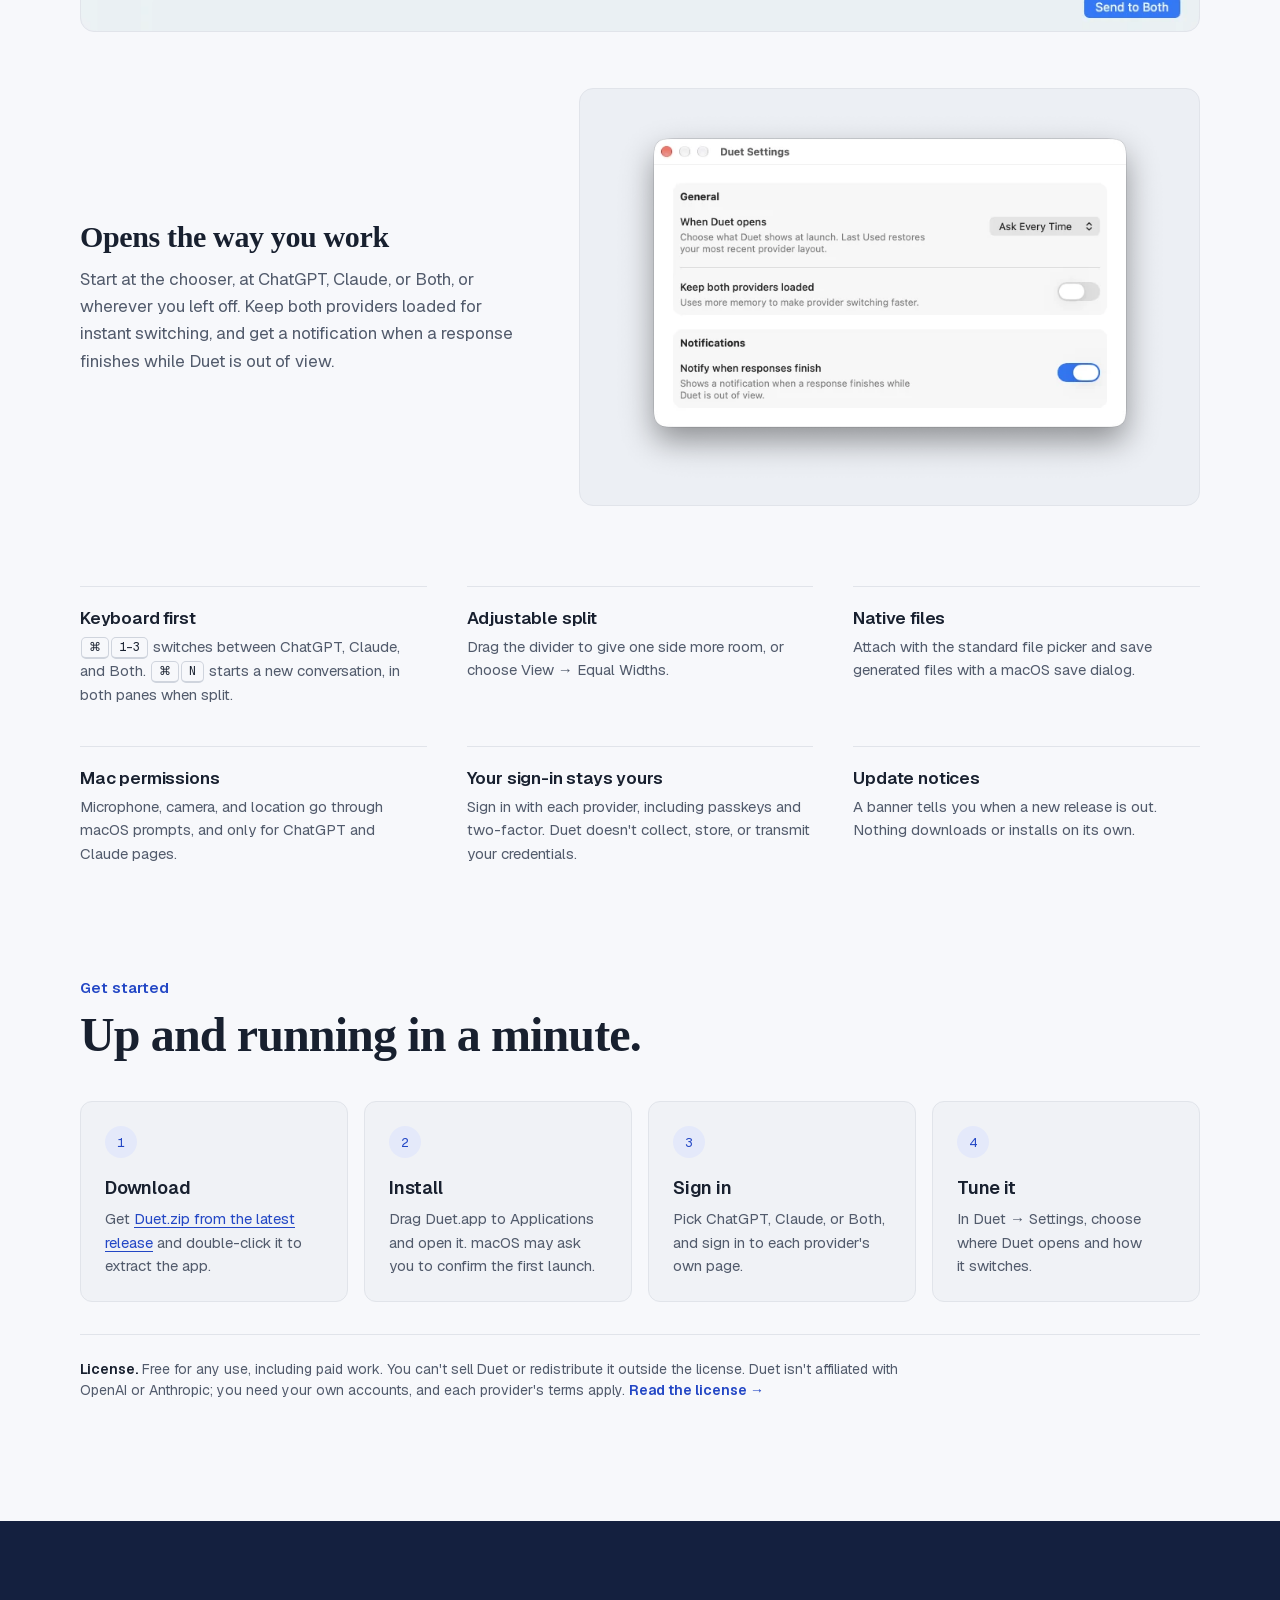
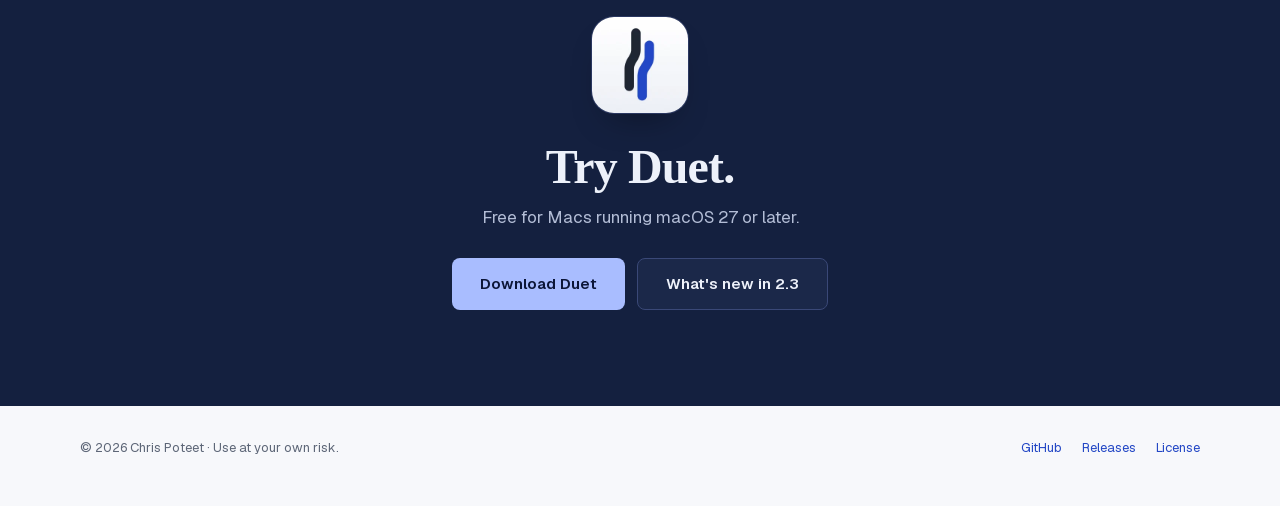
==== commit 7214b630: "Rebuild the Quick Prompt demo video and add step labels under it The old video showed the prompt dra" ====
--- a/site/index.html
+++ b/site/index.html
@@ -71,8 +71,17 @@
           </div>
         </div>
         <figure class="demo">
-          <video class="demo-video" src="assets/quick-prompt-demo.mp4" poster="assets/quick-prompt-demo-poster.webp" width="1600" height="982" muted loop playsinline controls preload="metadata" aria-label="Quick Prompt opening over a TextEdit note, sending a packing question to Both, and Duet coming forward as ChatGPT and Claude answer side by side"></video>
-          <button class="demo-toggle" type="button" hidden>Play</button>
+          <div class="demo-stage">
+            <video class="demo-video" src="assets/quick-prompt-demo.mp4" poster="assets/quick-prompt-demo-poster.webp" width="1600" height="982" muted loop playsinline controls preload="metadata" aria-label="Control-Option-Space opens Quick Prompt over a Mail draft. An icebreaker question is typed and sent to Both, and Duet comes forward as ChatGPT and Claude each answer side by side. The video begins and ends on the Duet icon."></video>
+            <button class="demo-toggle" type="button" hidden>Play</button>
+          </div>
+          <figcaption>
+            <ol class="demo-steps">
+              <li data-start="0"><span class="demo-step-name">Press</span> <span class="demo-step-text"><span class="keys" role="img" aria-label="Control, Option, Space"><kbd>⌃</kbd><kbd>⌥</kbd><kbd>Space</kbd></span> in any app.</span></li>
+              <li data-start="4.9"><span class="demo-step-name">Ask</span> <span class="demo-step-text">Type a question and pick Both.</span></li>
+              <li data-start="8.5"><span class="demo-step-name">Compare</span> <span class="demo-step-text">Two fresh answers, side by side.</span></li>
+            </ol>
+          </figcaption>
         </figure>
       </div>
     </section>
--- a/site/styles.css
+++ b/site/styles.css
@@ -184,7 +184,8 @@
 .lead { font-size: 19px; line-height: 1.6; margin: 0; max-width: 560px; }
 .lead kbd { font-size: 15px; }
 .lead-note { color: var(--muted); font-size: 15px; margin: 12px 0 0; max-width: 560px; }
-.demo { position: relative; margin: 48px 0 0; }
+.demo { margin: 48px 0 0; }
+.demo-stage { position: relative; }
 .demo-video {
   display: block;
   width: 100%;
@@ -213,6 +214,19 @@
 .demo-toggle:hover { background: var(--background); transform: translateY(-1px); }
 .demo-toggle:active { transform: scale(0.97); }
 
+/* Steps under the demo. A plain list until the video plays; then the current step lights up
+   and a bar along its top edge tracks the step's progress. */
+.demo-steps { list-style: none; margin: 24px 0 0; padding: 0; display: grid; grid-template-columns: repeat(3, minmax(0, 1fr)); gap: 16px 32px; counter-reset: demo-step; }
+.demo-steps li { position: relative; padding-top: 16px; border-top: 2px solid var(--border); counter-increment: demo-step; transition: opacity 240ms var(--ease); }
+.demo-steps li::before { content: ""; position: absolute; top: -2px; left: 0; height: 2px; width: calc(var(--step-progress, 0) * 100%); background: var(--accent); }
+.demo-step-name { display: block; font-weight: 600; font-size: 17px; }
+.demo-step-name::before { content: counter(demo-step, decimal-leading-zero); font-family: var(--mono); font-size: 13px; font-weight: 400; color: var(--subtle); margin-right: 10px; }
+.demo-step-text { display: block; color: var(--muted); font-size: 15px; line-height: 1.5; margin-top: 4px; }
+.demo-step-text kbd { font-size: 13px; }
+.demo-steps[data-playing] li { opacity: 0.45; }
+.demo-steps[data-playing] li.is-current { opacity: 1; }
+.demo-steps[data-playing] li.is-current .demo-step-name::before { color: var(--accent); }
+
 /* Features */
 .section { padding-top: 112px; }
 .feature-row { display: grid; grid-template-columns: minmax(0, 7fr) minmax(0, 5fr); gap: 56px; align-items: center; margin-top: 56px; }
@@ -262,7 +276,7 @@
 
 @media (prefers-reduced-motion: reduce) {
   html { scroll-behavior: auto; }
-  .button, a, .demo-toggle, .menu-icon::before, .menu-icon::after { transition: none; }
+  .button, a, .demo-toggle, .demo-steps li, .menu-icon::before, .menu-icon::after { transition: none; }
   .site-nav[data-menu-ready] .nav-links, .site-nav[data-menu-ready].is-open .nav-links { transform: none; transition: none; }
   .button:hover, .button:active, .demo-toggle:hover, .demo-toggle:active { transform: none; }
 }
@@ -354,6 +368,10 @@
   .demo { margin-top: 32px; }
   .demo-video { border-radius: 8px; }
   .demo-toggle { right: 10px; bottom: 10px; }
+  .demo-steps { grid-template-columns: 1fr; margin-top: 16px; gap: 0; }
+  .demo-steps li { display: grid; grid-template-columns: 112px minmax(0, 1fr); align-items: baseline; gap: 12px; padding: 12px 0; }
+  .demo-step-name { font-size: 16px; }
+  .demo-step-text { margin-top: 0; }
   .feature-visual-soft { padding: 12px; }
   .feature-copy h3 { font-size: 22px; }
   .hero-actions { width: 100%; }
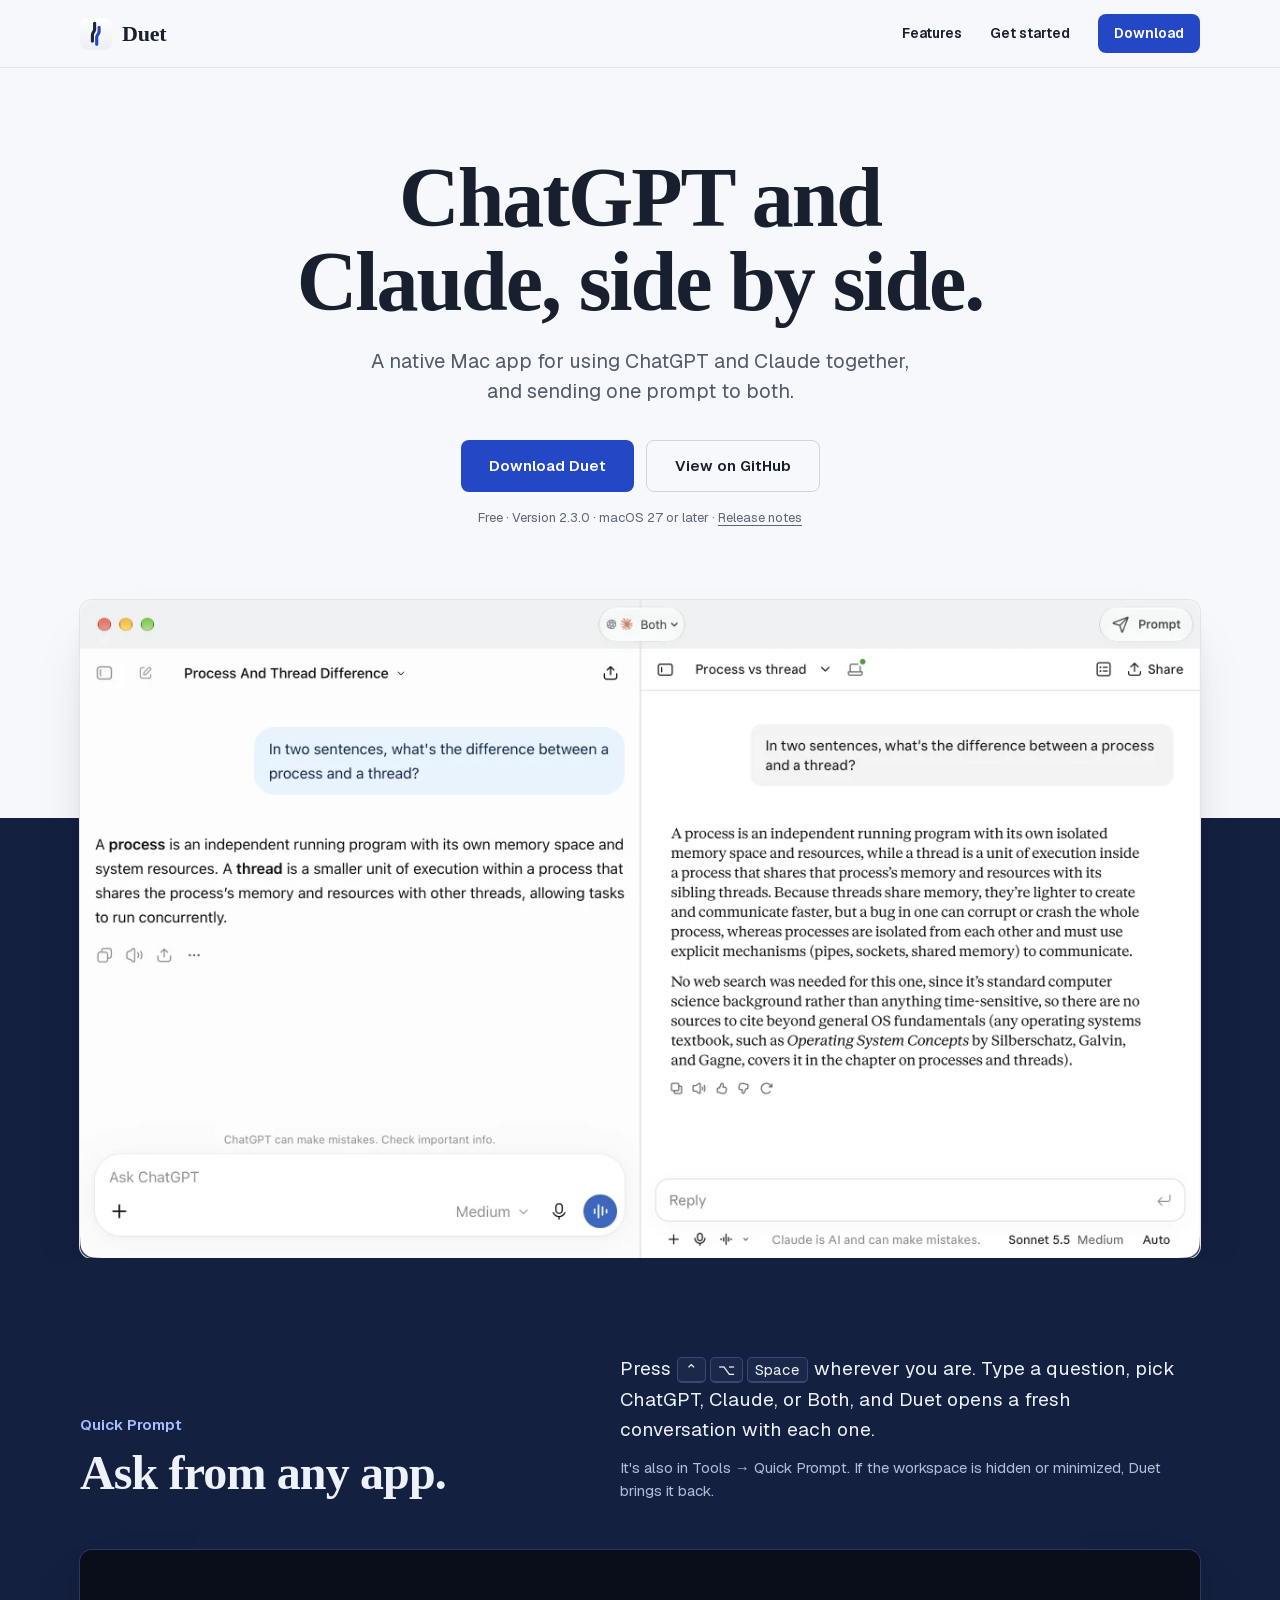
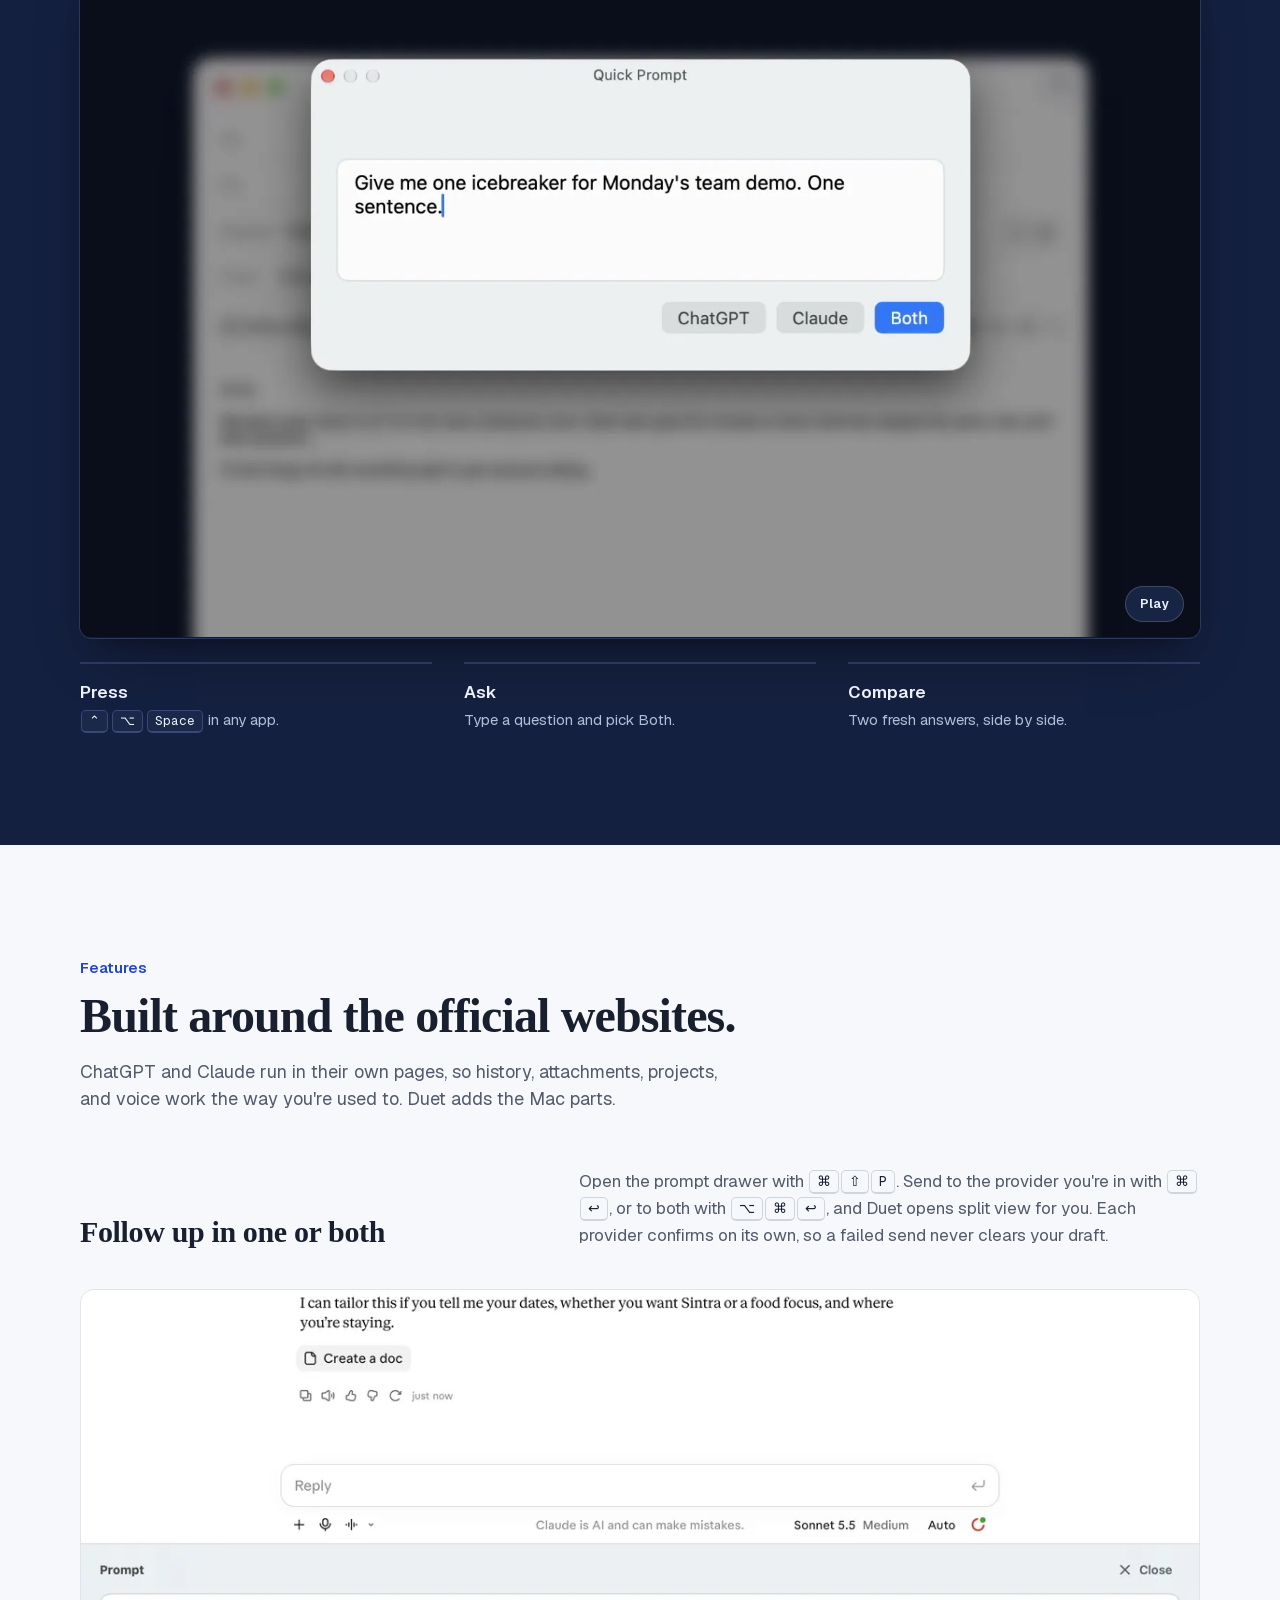
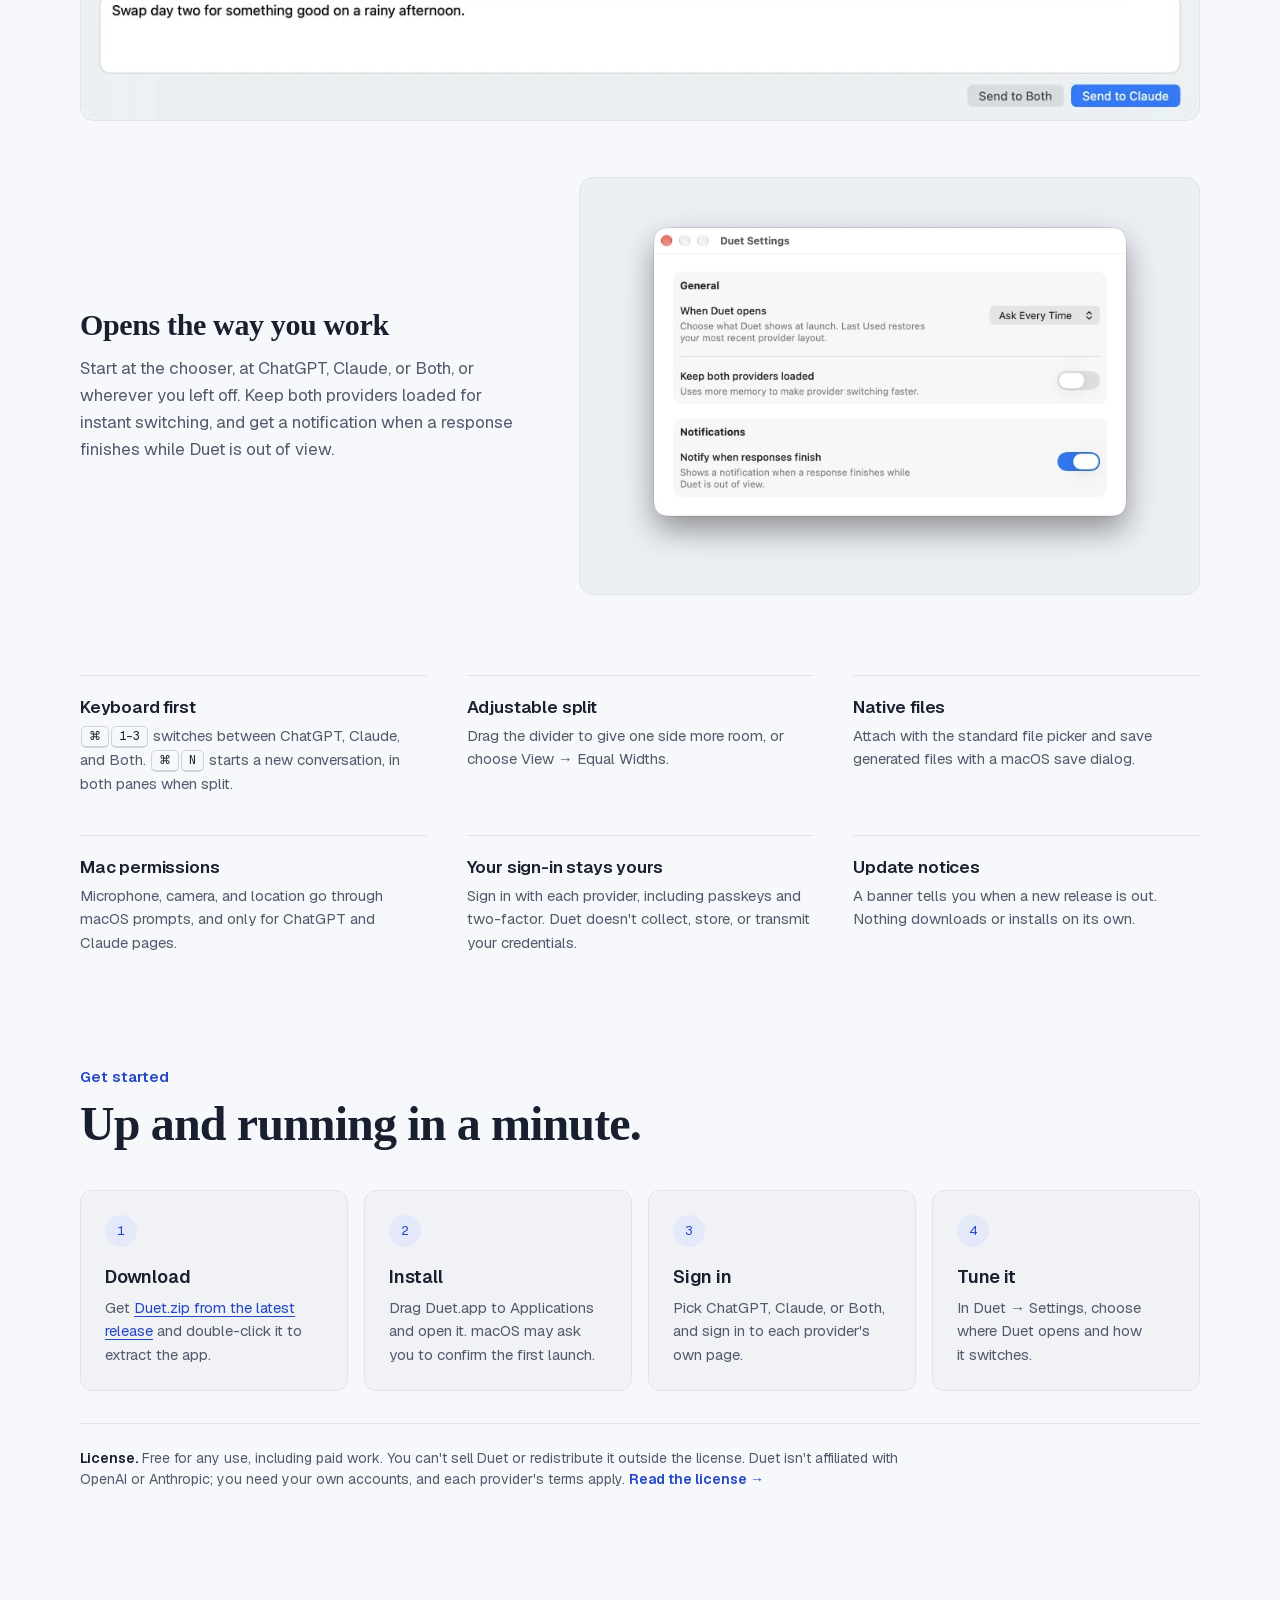
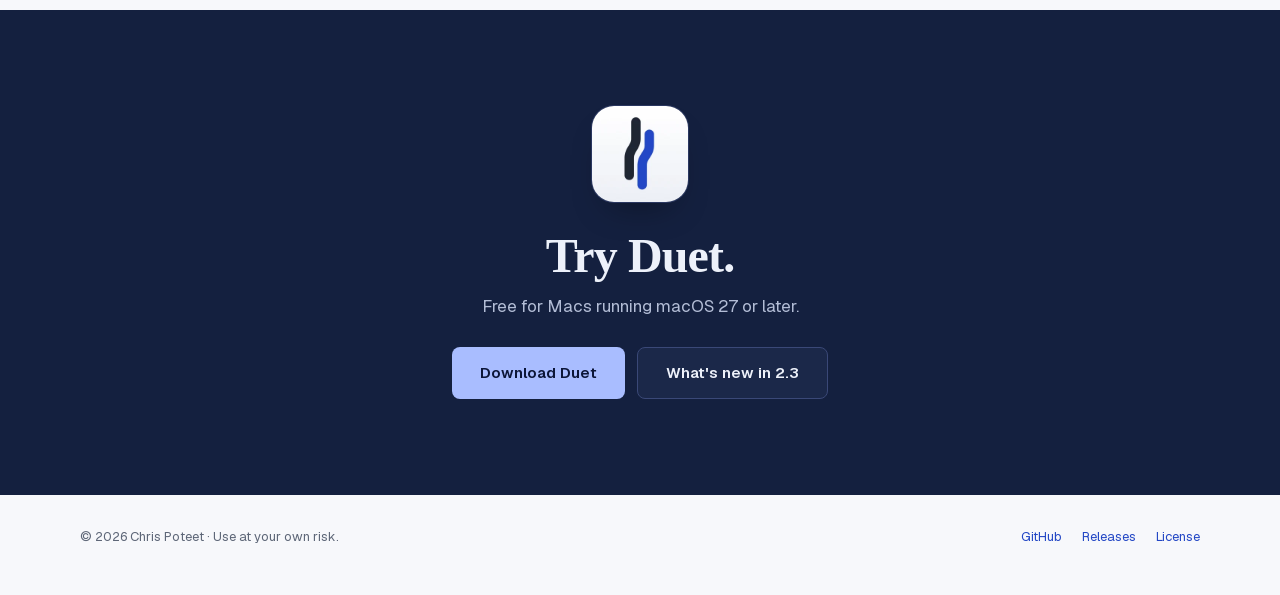
==== commit 10f1231b: "Show the prompt drawer in single-pane view on the site The features row repeated the hero's side-by-" ====
--- a/site/index.html
+++ b/site/index.html
@@ -93,11 +93,11 @@
 
       <div class="feature-row feature-row-wide">
         <div class="feature-copy">
-          <h3>One prompt, two answers</h3>
-          <p>Open the prompt drawer with <kbd>⌘</kbd><kbd>⇧</kbd><kbd>P</kbd> and choose Send to Both. Duet confirms each provider on its own, so a failed send never clears your draft.</p>
+          <h3>Follow up in one or both</h3>
+          <p>Open the prompt drawer with <kbd>⌘</kbd><kbd>⇧</kbd><kbd>P</kbd>. Send to the provider you're in with <kbd>⌘</kbd><kbd>↩</kbd>, or to both with <kbd>⌥</kbd><kbd>⌘</kbd><kbd>↩</kbd>, and Duet opens split view for you. Each provider confirms on its own, so a failed send never clears your draft.</p>
         </div>
         <div class="feature-visual">
-          <img src="assets/drawer-crop.webp" srcset="assets/drawer-crop.webp 1197w, assets/drawer-crop@2x.webp 2394w" sizes="(min-width: 1168px) 1120px, calc(100vw - 40px)" alt="The shared prompt drawer under both provider panes, with a follow-up draft and a Send to Both button" width="1197" height="394" loading="lazy">
+          <img src="assets/drawer-claude.webp" srcset="assets/drawer-claude.webp 1197w, assets/drawer-claude@2x.webp 2394w" sizes="(min-width: 1168px) 1120px, calc(100vw - 40px)" alt="The prompt drawer under a single Claude pane, with a follow-up draft and buttons for Send to Both and Send to Claude" width="1197" height="460" loading="lazy">
         </div>
       </div>
 
--- a/site/styles.css
+++ b/site/styles.css
@@ -184,7 +184,15 @@
 .lead { font-size: 19px; line-height: 1.6; margin: 0; max-width: 560px; }
 .lead kbd { font-size: 15px; }
 .lead-note { color: var(--muted); font-size: 15px; margin: 12px 0 0; max-width: 560px; }
-.demo { margin: 48px 0 0; }
+/* Size the demo by the window's height as well as its width, so the whole video and its steps
+   fit on screen together under the sticky header. 1.6293 is the video's aspect ratio, and the
+   chrome is the header plus the steps row. */
+.demo {
+  --demo-chrome: 200px;
+  width: min(100%, max(520px, calc((100vh - var(--demo-chrome)) * 1.6293)));
+  width: min(100%, max(520px, calc((100svh - var(--demo-chrome)) * 1.6293)));
+  margin: 48px auto 0;
+}
 .demo-stage { position: relative; }
 .demo-video {
   display: block;
@@ -216,16 +224,33 @@
 
 /* Steps under the demo. A plain list until the video plays; then the current step lights up
    and a bar along its top edge tracks the step's progress. */
-.demo-steps { list-style: none; margin: 24px 0 0; padding: 0; display: grid; grid-template-columns: repeat(3, minmax(0, 1fr)); gap: 16px 32px; counter-reset: demo-step; }
-.demo-steps li { position: relative; padding-top: 16px; border-top: 2px solid var(--border); counter-increment: demo-step; transition: opacity 240ms var(--ease); }
+.demo-steps { list-style: none; margin: 24px 0 0; padding: 0; display: grid; grid-template-columns: repeat(3, minmax(0, 1fr)); gap: 16px 32px; }
+.demo-steps li { position: relative; padding-top: 16px; border-top: 2px solid var(--border); transition: opacity 240ms var(--ease); }
 .demo-steps li::before { content: ""; position: absolute; top: -2px; left: 0; height: 2px; width: calc(var(--step-progress, 0) * 100%); background: var(--accent); }
 .demo-step-name { display: block; font-weight: 600; font-size: 17px; }
-.demo-step-name::before { content: counter(demo-step, decimal-leading-zero); font-family: var(--mono); font-size: 13px; font-weight: 400; color: var(--subtle); margin-right: 10px; }
 .demo-step-text { display: block; color: var(--muted); font-size: 15px; line-height: 1.5; margin-top: 4px; }
 .demo-step-text kbd { font-size: 13px; }
 .demo-steps[data-playing] li { opacity: 0.45; }
 .demo-steps[data-playing] li.is-current { opacity: 1; }
-.demo-steps[data-playing] li.is-current .demo-step-name::before { color: var(--accent); }
+
+/* Short, wide windows: the steps move beside the video, which then gets the full height.
+   Taller windows keep them underneath, where the video can fill the band. */
+@media (min-width: 861px) and (max-height: 760px) {
+  .demo {
+    --demo-chrome: 150px;
+    --demo-steps-width: 200px;
+    display: grid;
+    grid-template-columns: minmax(0, 1fr) var(--demo-steps-width);
+    gap: 32px;
+    align-items: center;
+    width: min(100%, max(600px, calc((100vh - var(--demo-chrome)) * 1.6293 + var(--demo-steps-width) + 32px)));
+    width: min(100%, max(600px, calc((100svh - var(--demo-chrome)) * 1.6293 + var(--demo-steps-width) + 32px)));
+  }
+  .demo-steps { grid-template-columns: 1fr; margin: 0; gap: 12px; }
+  /* Beside the video the progress bar runs down each step's left edge. */
+  .demo-steps li { padding: 6px 0 6px 20px; border-top: 0; border-left: 2px solid var(--border); }
+  .demo-steps li::before { top: 0; left: -2px; width: 2px; height: calc(var(--step-progress, 0) * 100%); }
+}
 
 /* Features */
 .section { padding-top: 112px; }
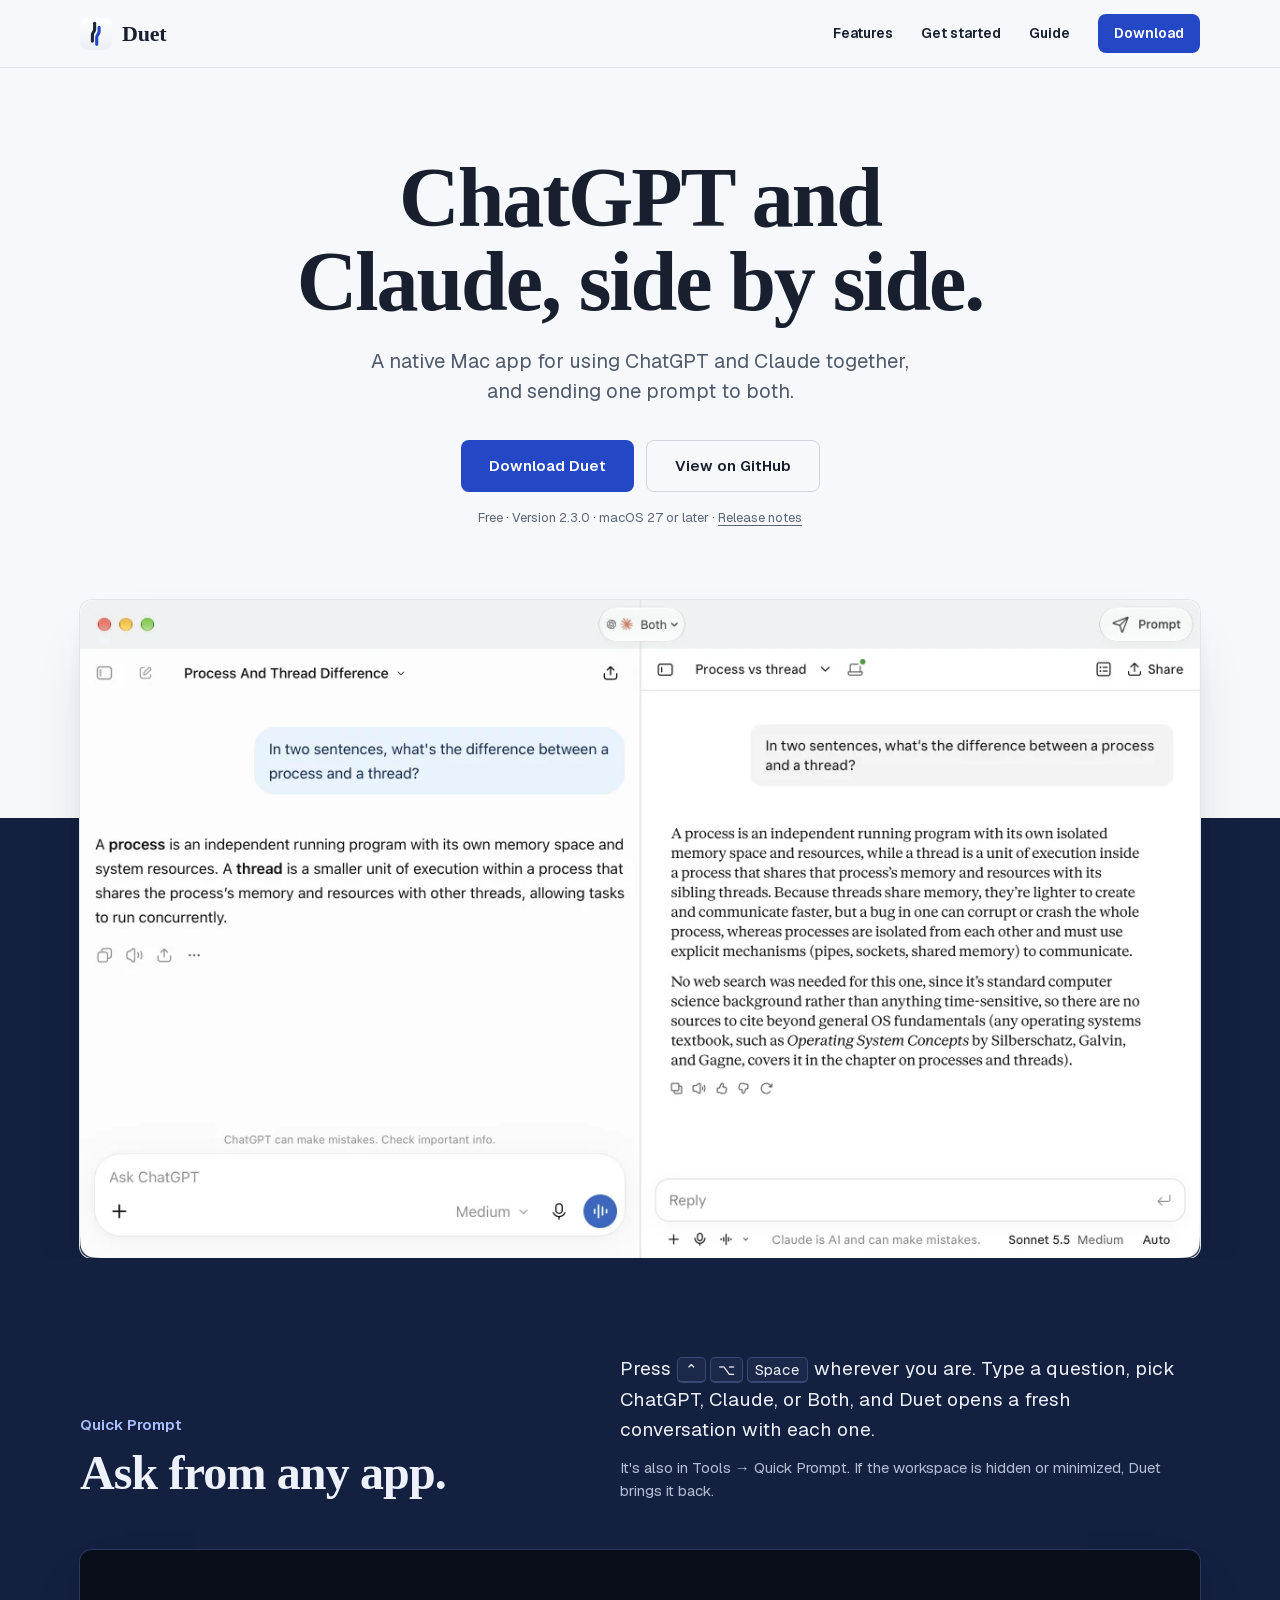
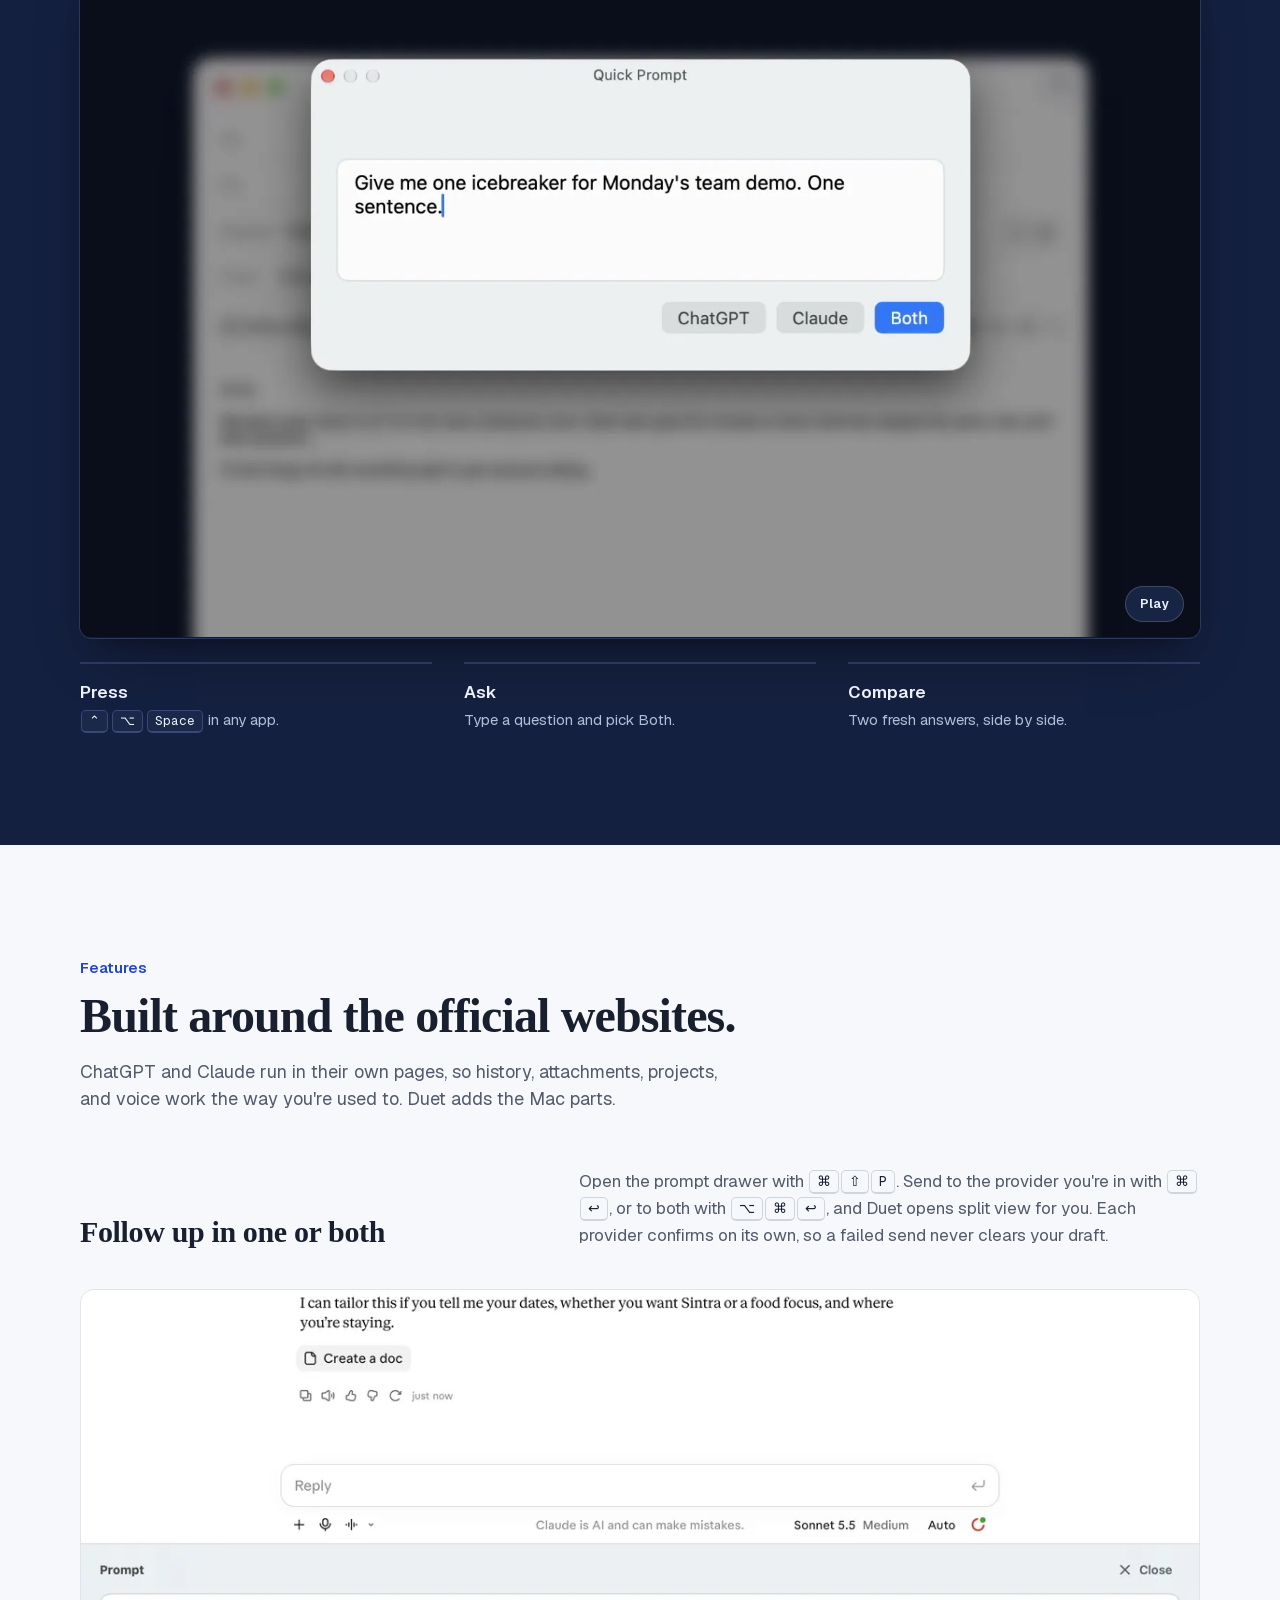
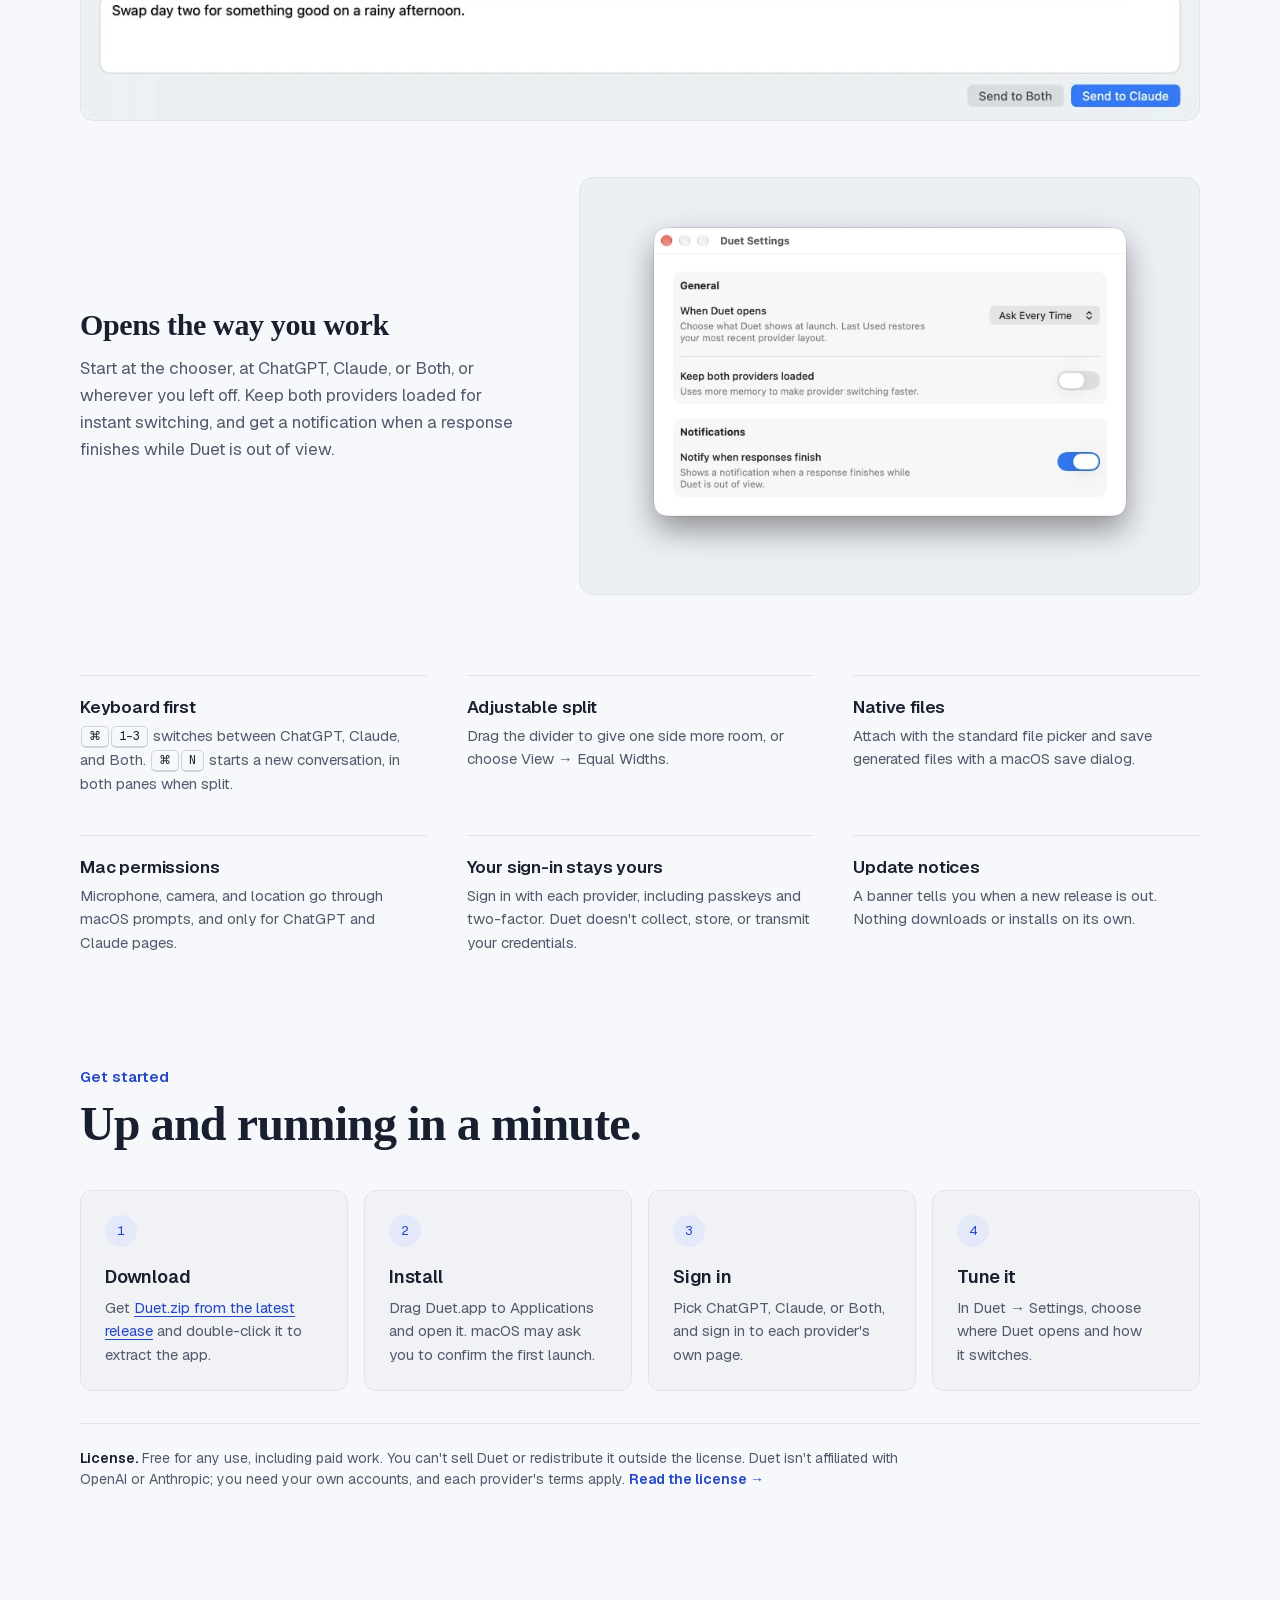
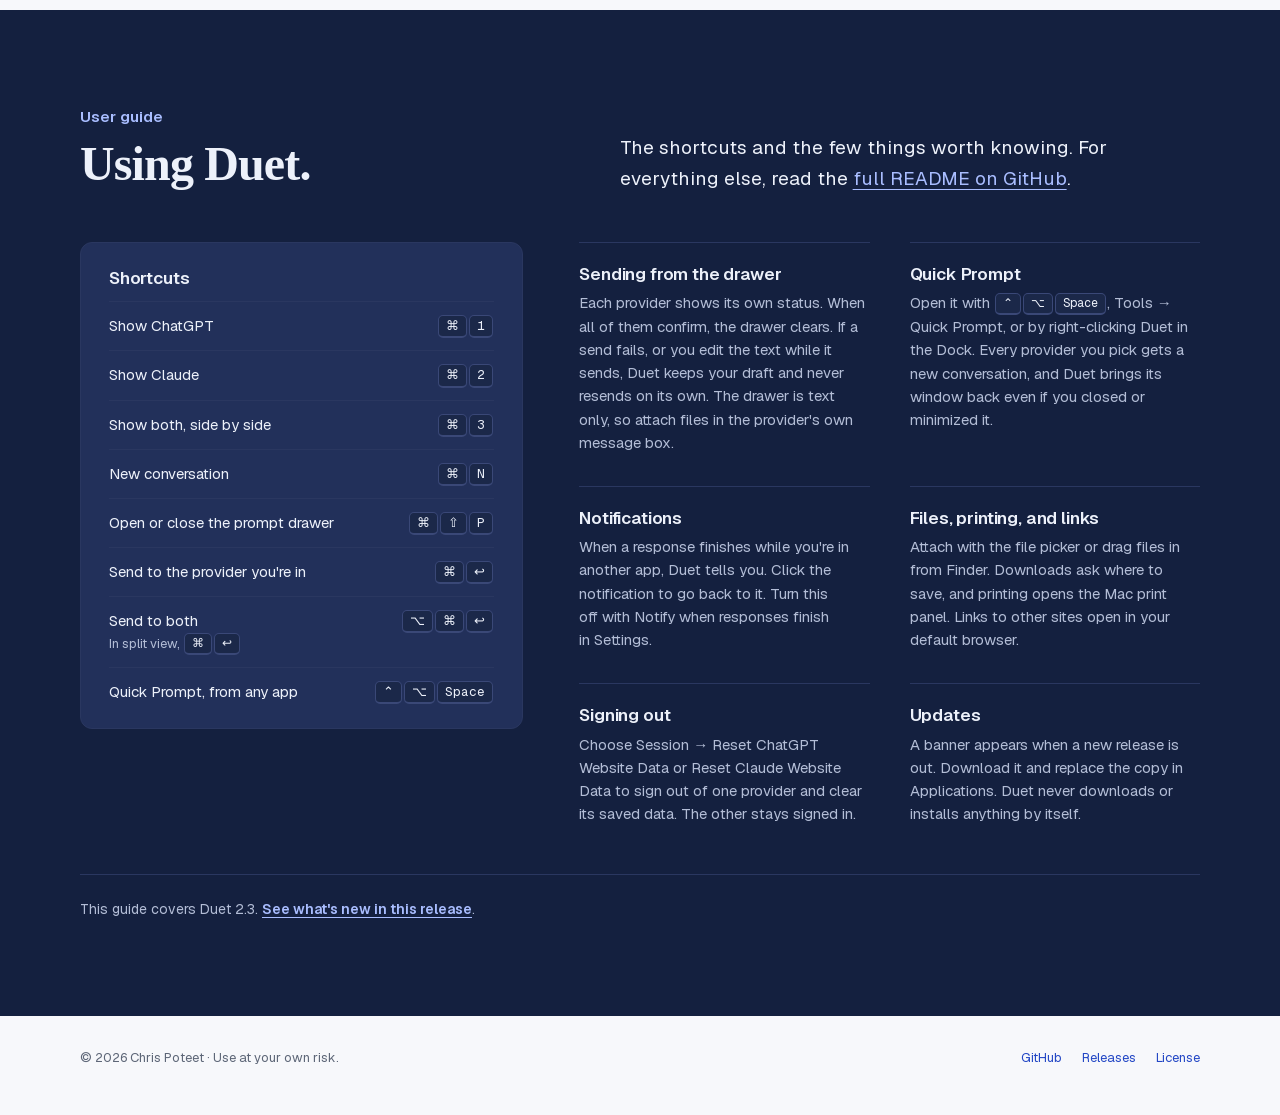
==== commit dcc5e5b7: "Replace the closing band with a user guide Add a Guide section with the keyboard shortcuts and short" ====
--- a/site/index.html
+++ b/site/index.html
@@ -6,13 +6,13 @@
   <meta name="color-scheme" content="light dark">
   <title>Duet — ChatGPT and Claude, side by side</title>
   <meta name="description" content="Duet is a native Mac app for using ChatGPT and Claude side by side. Send one prompt to both, or start a conversation from any app with Quick Prompt.">
-  <link rel="canonical" href="https://cpoteet.github.io/Duet/">
+  <link rel="canonical" href="https://duet.siolon.com/">
   <meta property="og:type" content="website">
   <meta property="og:site_name" content="Duet">
-  <meta property="og:url" content="https://cpoteet.github.io/Duet/">
+  <meta property="og:url" content="https://duet.siolon.com/">
   <meta property="og:title" content="Duet — ChatGPT and Claude, side by side">
   <meta property="og:description" content="A native Mac app for using ChatGPT and Claude side by side, and sending one prompt to both.">
-  <meta property="og:image" content="https://cpoteet.github.io/Duet/assets/social-card.png">
+  <meta property="og:image" content="https://duet.siolon.com/assets/social-card.png">
   <meta property="og:image:width" content="1200">
   <meta property="og:image:height" content="630">
   <meta property="og:image:alt" content="Duet showing ChatGPT and Claude answering the same prompt side by side">
@@ -35,6 +35,7 @@
       <div class="nav-links" id="nav-links">
         <a href="#features">Features</a>
         <a href="#start">Get started</a>
+        <a href="#guide">Guide</a>
       </div>
       <a class="button button-primary nav-download" href="https://github.com/cpoteet/Duet/releases/latest">Download</a>
     </nav>
@@ -152,15 +153,60 @@
       </div>
     </section>
 
-    <section class="closing" aria-labelledby="closing-heading">
-      <div class="container closing-inner">
-        <img class="closing-icon" src="assets/duet-icon-256.webp" alt="" width="96" height="96" loading="lazy">
-        <h2 id="closing-heading">Try Duet.</h2>
-        <p>Free for Macs running macOS 27 or later.</p>
-        <div class="hero-actions">
-          <a class="button button-primary" href="https://github.com/cpoteet/Duet/releases/latest">Download Duet</a>
-          <a class="button button-secondary" data-release-notes href="https://github.com/cpoteet/Duet/releases/tag/v2.3.0"><span>What's new in <span data-version="short">2.3</span></span></a>
-        </div>
+    <section class="guide" id="guide" aria-labelledby="guide-heading">
+      <div class="container">
+        <div class="band-head">
+          <div>
+            <p class="section-label">User guide</p>
+            <h2 id="guide-heading">Using Duet.</h2>
+          </div>
+          <p class="lead">The shortcuts and the few things worth knowing. For everything else, read the <a href="https://github.com/cpoteet/Duet#readme">full README on GitHub</a>.</p>
+        </div>
+
+        <div class="guide-body">
+          <div class="guide-shortcuts">
+            <h3>Shortcuts</h3>
+            <dl>
+              <div><dt>Show ChatGPT</dt><dd><kbd>⌘</kbd><kbd>1</kbd></dd></div>
+              <div><dt>Show Claude</dt><dd><kbd>⌘</kbd><kbd>2</kbd></dd></div>
+              <div><dt>Show both, side by side</dt><dd><kbd>⌘</kbd><kbd>3</kbd></dd></div>
+              <div><dt>New conversation</dt><dd><kbd>⌘</kbd><kbd>N</kbd></dd></div>
+              <div><dt>Open or close the prompt drawer</dt><dd><kbd>⌘</kbd><kbd>⇧</kbd><kbd>P</kbd></dd></div>
+              <div><dt>Send to the provider you're in</dt><dd><kbd>⌘</kbd><kbd>↩</kbd></dd></div>
+              <div><dt>Send to both <span>In split view, <kbd>⌘</kbd><kbd>↩</kbd></span></dt><dd><kbd>⌥</kbd><kbd>⌘</kbd><kbd>↩</kbd></dd></div>
+              <div><dt>Quick Prompt, from any app</dt><dd><kbd>⌃</kbd><kbd>⌥</kbd><kbd>Space</kbd></dd></div>
+            </dl>
+          </div>
+
+          <ul class="guide-topics">
+            <li>
+              <h3>Sending from the drawer</h3>
+              <p>Each provider shows its own status. When all of them confirm, the drawer clears. If a send fails, or you edit the text while it sends, Duet keeps your draft and never resends on its own. The drawer is text only, so attach files in the provider's own message box.</p>
+            </li>
+            <li>
+              <h3>Quick Prompt</h3>
+              <p>Open it with <kbd>⌃</kbd><kbd>⌥</kbd><kbd>Space</kbd>, Tools → Quick Prompt, or by right-clicking Duet in the Dock. Every provider you pick gets a new conversation, and Duet brings its window back even if you closed or minimized it.</p>
+            </li>
+            <li>
+              <h3>Notifications</h3>
+              <p>When a response finishes while you're in another app, Duet tells you. Click the notification to go back to it. Turn this off with Notify when responses finish in Settings.</p>
+            </li>
+            <li>
+              <h3>Files, printing, and links</h3>
+              <p>Attach with the file picker or drag files in from Finder. Downloads ask where to save, and printing opens the Mac print panel. Links to other sites open in your default browser.</p>
+            </li>
+            <li>
+              <h3>Signing out</h3>
+              <p>Choose Session → Reset ChatGPT Website Data or Reset Claude Website Data to sign out of one provider and clear its saved data. The other stays signed in.</p>
+            </li>
+            <li>
+              <h3>Updates</h3>
+              <p>A banner appears when a new release is out. Download it and replace the copy in Applications. Duet never downloads or installs anything by itself.</p>
+            </li>
+          </ul>
+        </div>
+
+        <p class="guide-version">This guide covers Duet <span data-version="short">2.3</span>. <a data-release-notes href="https://github.com/cpoteet/Duet/releases/tag/v2.3.0">See what's new in this release</a>.</p>
       </div>
     </section>
   </main>
--- a/site/styles.css
+++ b/site/styles.css
@@ -45,7 +45,7 @@
 }
 
 /* Navy sections redefine the tokens so their contents read light in both appearances. */
-.band, .closing {
+.band, .guide {
   --background: #1b2849;
   --foreground: #edf1fa;
   --muted: #b3bdd6;
@@ -286,13 +286,25 @@
 .license-note strong { color: var(--foreground); font-weight: 600; }
 .license-note a { font-weight: 600; white-space: nowrap; }
 
-/* Closing */
-.closing { margin-top: 120px; background: var(--navy); padding-block: 96px; }
-.closing-inner { display: flex; flex-direction: column; align-items: center; text-align: center; }
-.closing-icon { width: 96px; height: 96px; border-radius: 22px; box-shadow: 0 0 0 1px var(--border), 0 18px 36px -18px var(--shot-shadow); }
-.closing h2 { margin-top: 28px; }
-.closing p { color: var(--muted); font-size: 17px; margin: 12px 0 0; }
-.closing .hero-actions { margin-top: 28px; }
+/* User guide: a shortcut sheet beside short notes on the behavior the features above don't cover. */
+.guide { margin-top: 120px; background: var(--navy); padding-block: 96px; }
+.guide .lead a { text-decoration-color: currentColor; }
+.guide-body { display: grid; grid-template-columns: minmax(0, 5fr) minmax(0, 7fr); gap: 56px; align-items: start; margin-top: 48px; }
+.guide-shortcuts { padding: 24px 28px 12px; border-radius: 12px; background: var(--surface); border: 1px solid var(--border); }
+.guide-shortcuts h3 { font-size: 17px; line-height: 1.3; }
+.guide-shortcuts dl { margin: 12px 0 0; }
+.guide-shortcuts dl > div { display: flex; align-items: baseline; justify-content: space-between; gap: 16px; padding-block: 12px; border-top: 1px solid var(--border); }
+.guide-shortcuts dt { font-size: 15px; line-height: 1.4; }
+.guide-shortcuts dt span { display: block; color: var(--muted); font-size: 13px; margin-top: 2px; }
+.guide-shortcuts dd { margin: 0; white-space: nowrap; }
+.guide-shortcuts kbd { font-size: 13px; }
+.guide-shortcuts dt kbd { font-size: 12px; }
+.guide-topics { list-style: none; margin: 0; padding: 0; display: grid; grid-template-columns: repeat(2, minmax(0, 1fr)); gap: 32px 40px; }
+.guide-topics li { padding-top: 20px; border-top: 1px solid var(--border); }
+.guide-topics h3 { font-size: 17px; line-height: 1.3; }
+.guide-topics p { color: var(--muted); font-size: 15px; line-height: 1.55; margin: 6px 0 0; }
+.guide-version { margin: 48px 0 0; padding-top: 24px; border-top: 1px solid var(--border); font-size: 14px; color: var(--muted); }
+.guide-version a { font-weight: 600; text-decoration-color: currentColor; }
 
 /* Footer */
 .site-footer { padding-top: 32px; padding-bottom: 48px; }
@@ -309,7 +321,7 @@
 @media (max-width: 1000px) {
   .feature-list { grid-template-columns: repeat(2, minmax(0, 1fr)); }
   .steps { grid-template-columns: repeat(2, minmax(0, 1fr)); }
-  .band-head, .feature-row { grid-template-columns: 1fr; gap: 32px; }
+  .band-head, .feature-row, .guide-body { grid-template-columns: 1fr; gap: 32px; }
   .band-head { gap: 20px; }
   .feature-row-flip .feature-visual { order: 0; }
   .feature-row-wide { gap: 12px; }
@@ -324,7 +336,7 @@
   .hero-stage { margin-top: 40px; }
   .hero-shot { border-radius: 8px; }
   .band { padding-block: 72px; }
-  .closing { margin-top: 88px; padding-block: 72px; }
+  .guide { margin-top: 88px; padding-block: 72px; }
   /* Phone header: brand, Download, menu button. The section links open as a full-width panel under the header. */
   .site-nav { gap: 10px; }
   .brand { margin-right: auto; }
@@ -388,7 +400,8 @@
 @media (max-width: 540px) {
   .container { padding-inline: 20px; }
   .site-nav[data-menu-ready] .nav-links { padding-inline: 20px; }
-  .feature-list, .steps { grid-template-columns: 1fr; }
+  .feature-list, .steps, .guide-topics { grid-template-columns: 1fr; }
+  .guide-shortcuts { padding-inline: 20px; }
   .feature-list { gap: 28px; margin-top: 64px; }
   .demo { margin-top: 32px; }
   .demo-video { border-radius: 8px; }
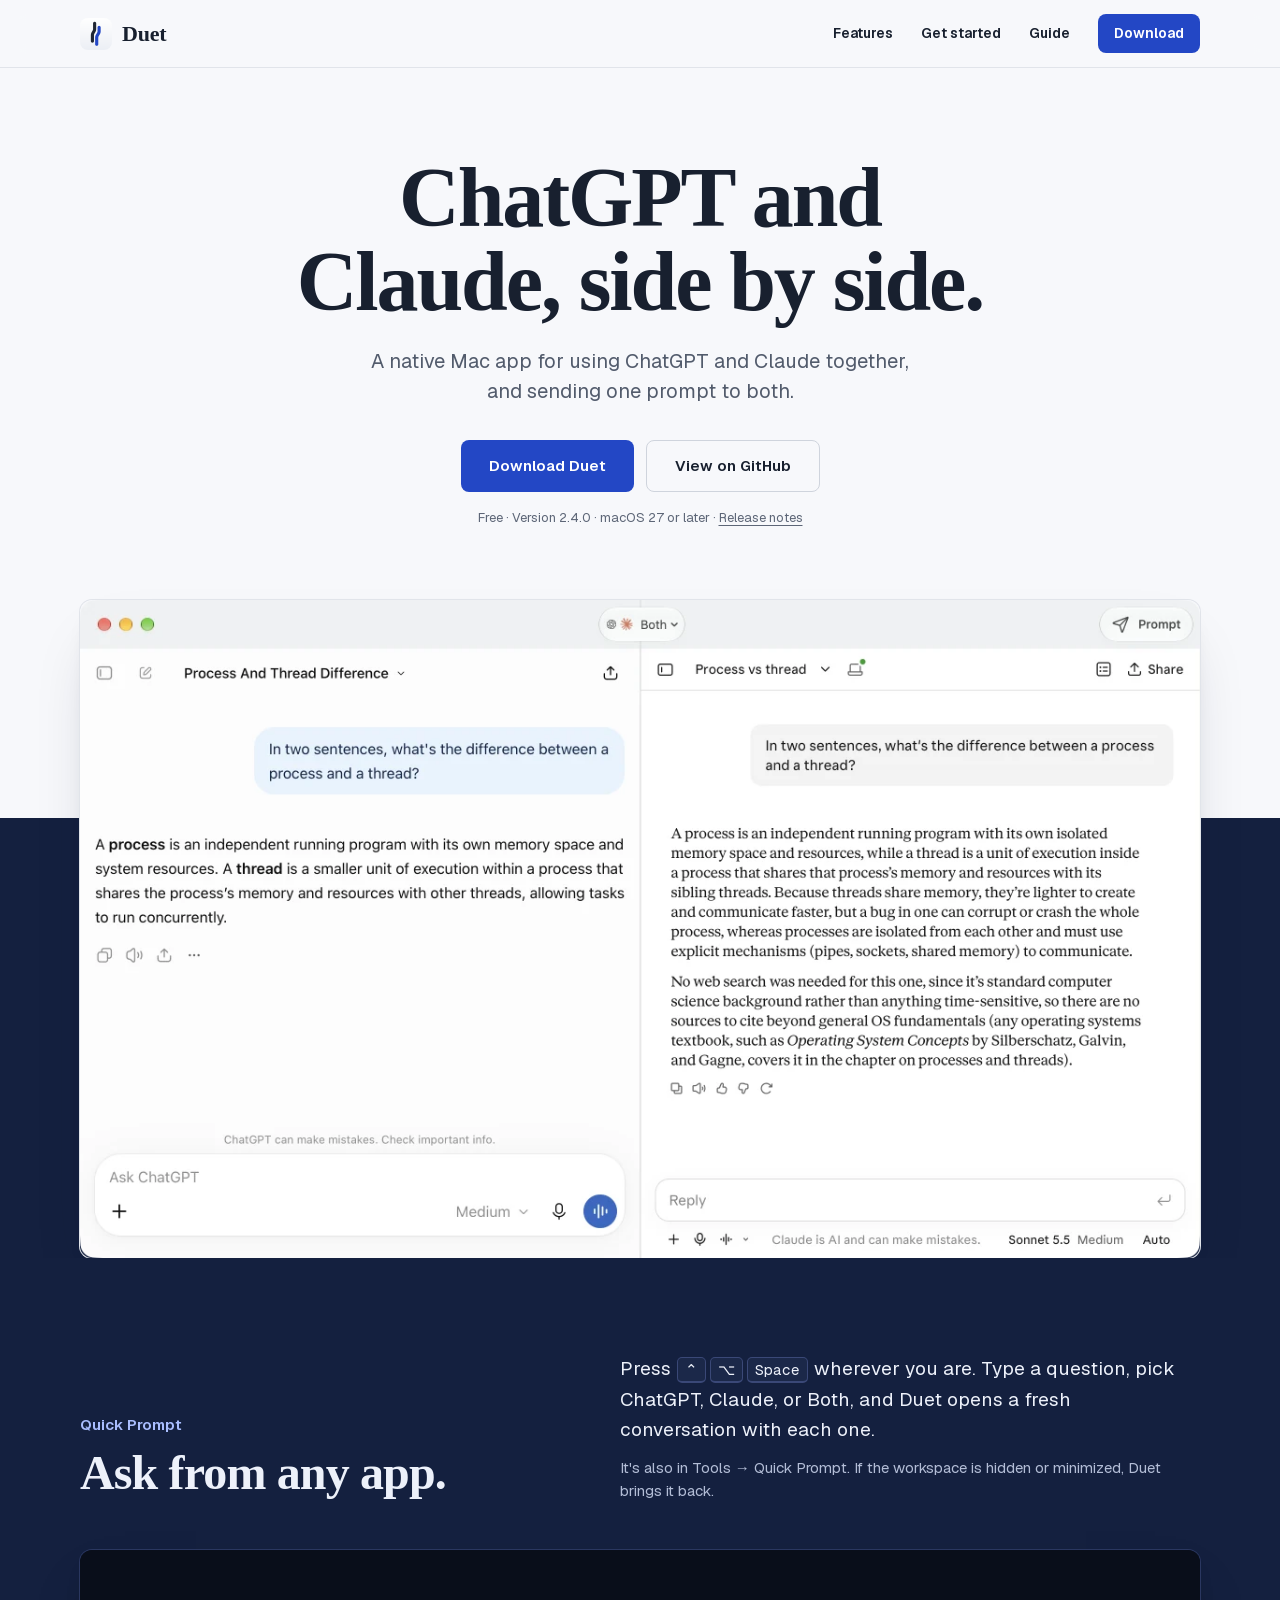
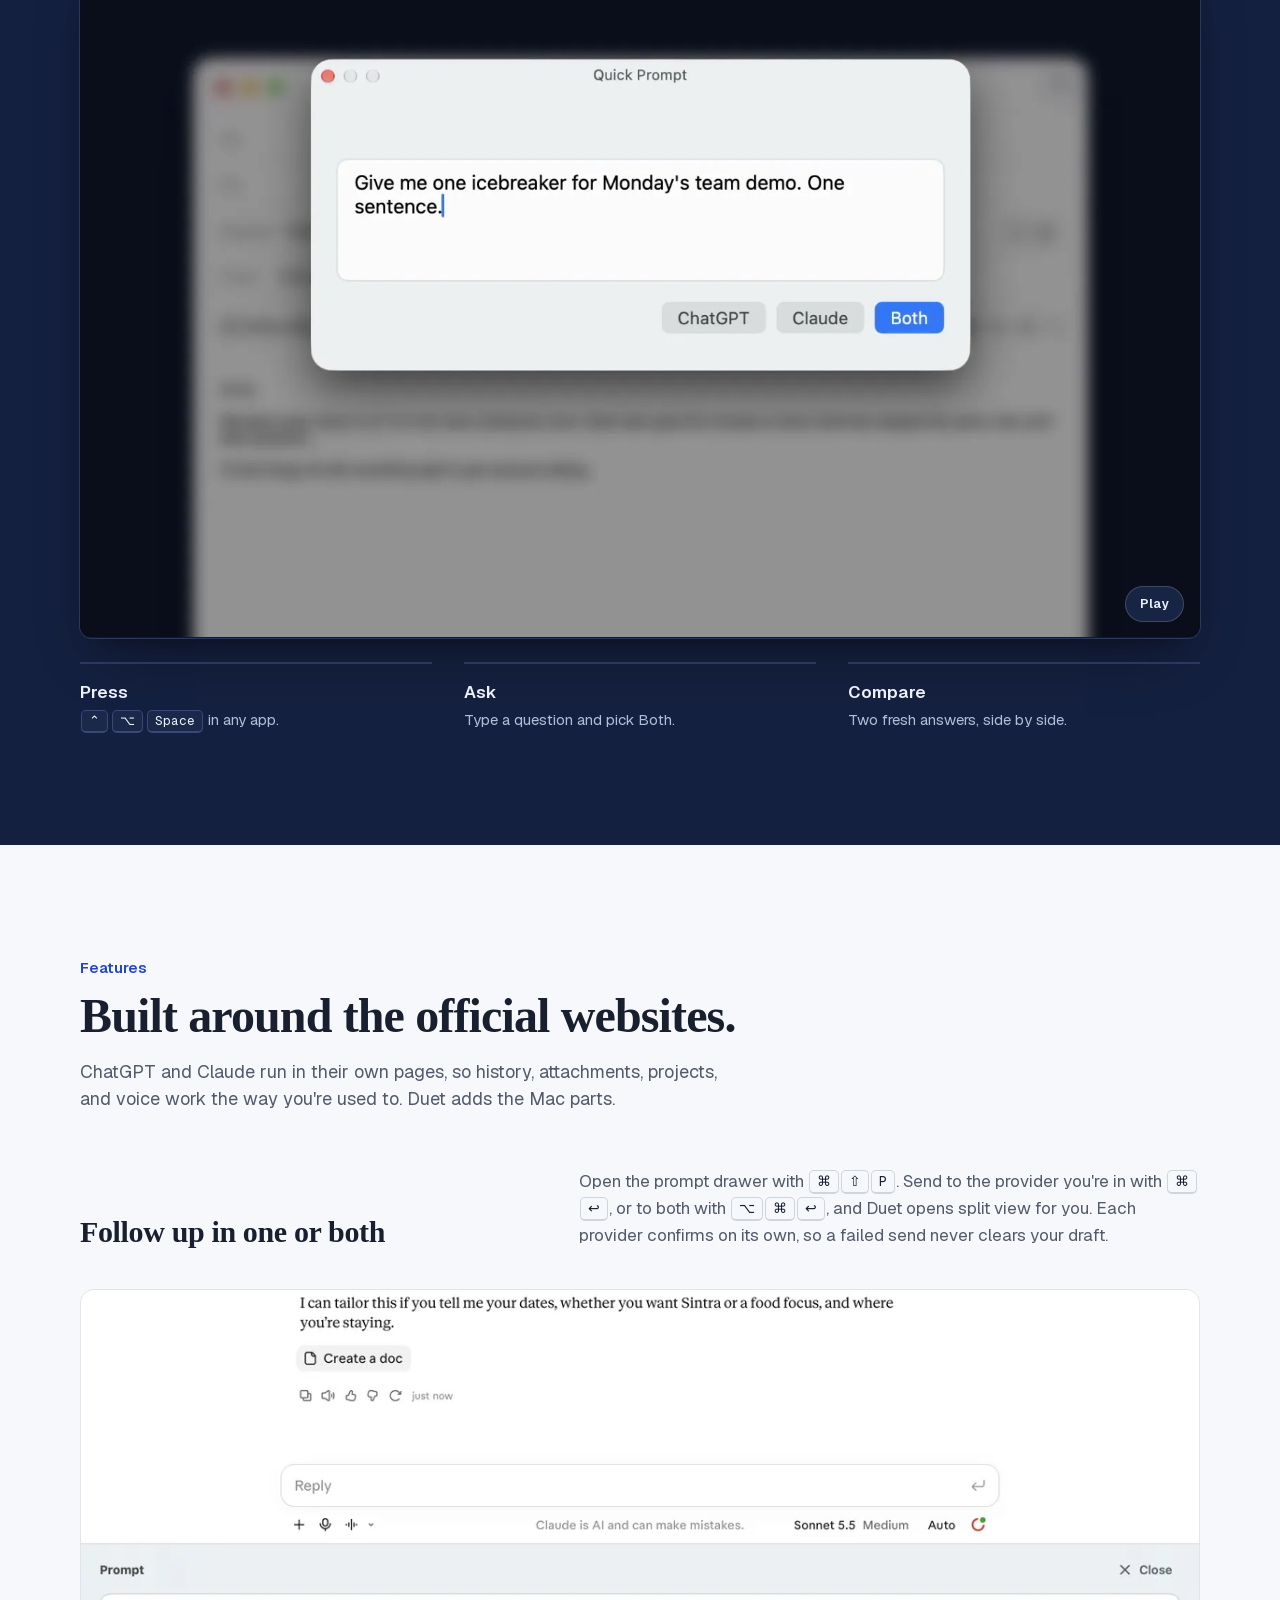
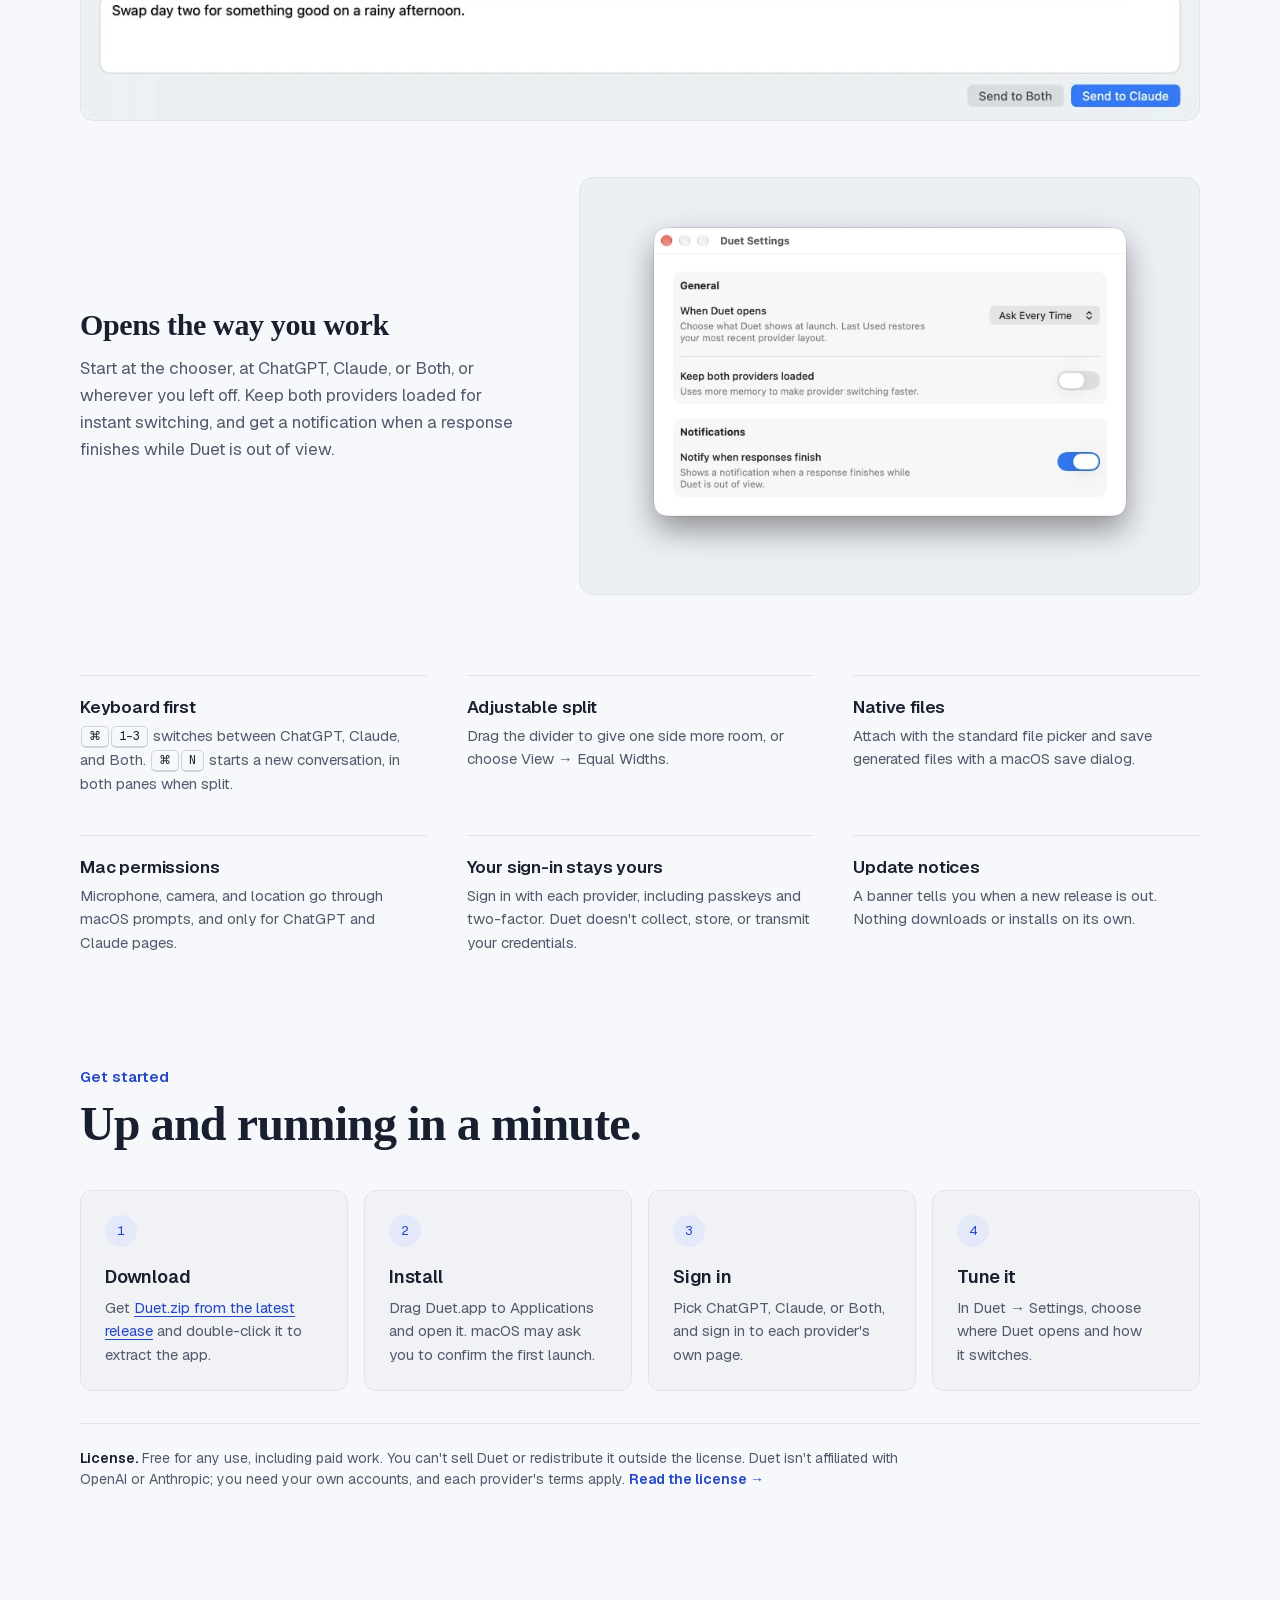
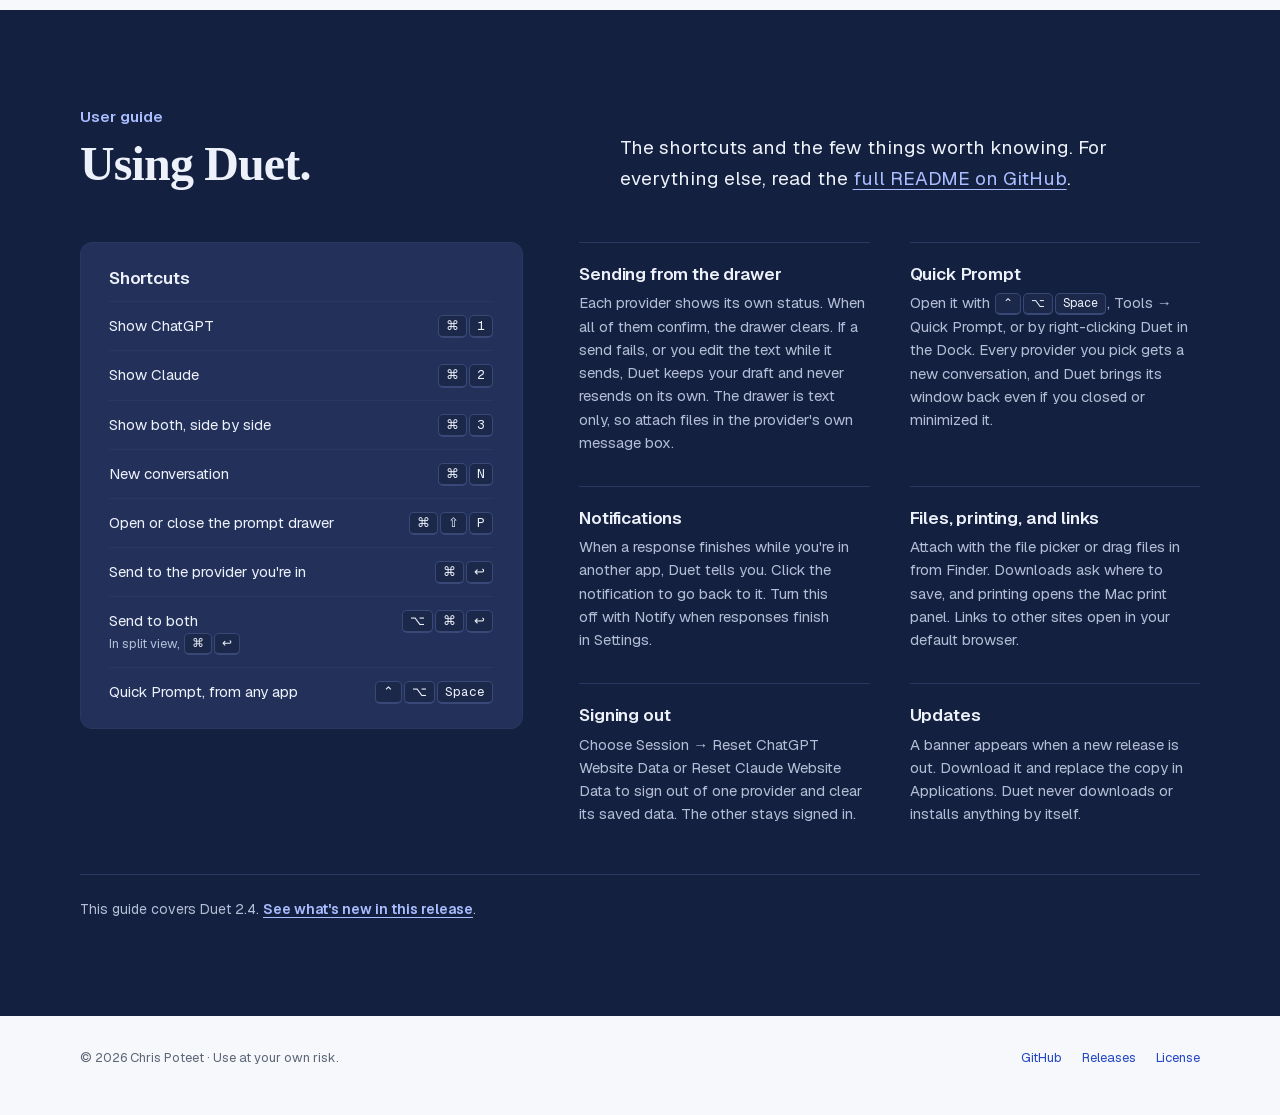
==== commit 607b961a: "Prepare Duet 2.4.0 release" ====
--- a/site/index.html
+++ b/site/index.html
@@ -50,7 +50,7 @@
           <a class="button button-primary" href="https://github.com/cpoteet/Duet/releases/latest">Download Duet</a>
           <a class="button button-secondary" href="https://github.com/cpoteet/Duet">View on GitHub</a>
         </div>
-        <p class="requirements">Free · Version <span data-version="full">2.3.0</span> · macOS 27 or later · <a data-release-notes href="https://github.com/cpoteet/Duet/releases/tag/v2.3.0">Release notes</a></p>
+        <p class="requirements">Free · Version <span data-version="full">2.4.0</span> · macOS 27 or later · <a data-release-notes href="https://github.com/cpoteet/Duet/releases/tag/v2.4.0">Release notes</a></p>
       </div>
       <div class="hero-stage">
         <div class="container">
@@ -206,7 +206,7 @@
           </ul>
         </div>
 
-        <p class="guide-version">This guide covers Duet <span data-version="short">2.3</span>. <a data-release-notes href="https://github.com/cpoteet/Duet/releases/tag/v2.3.0">See what's new in this release</a>.</p>
+        <p class="guide-version">This guide covers Duet <span data-version="short">2.4</span>. <a data-release-notes href="https://github.com/cpoteet/Duet/releases/tag/v2.4.0">See what's new in this release</a>.</p>
       </div>
     </section>
   </main>
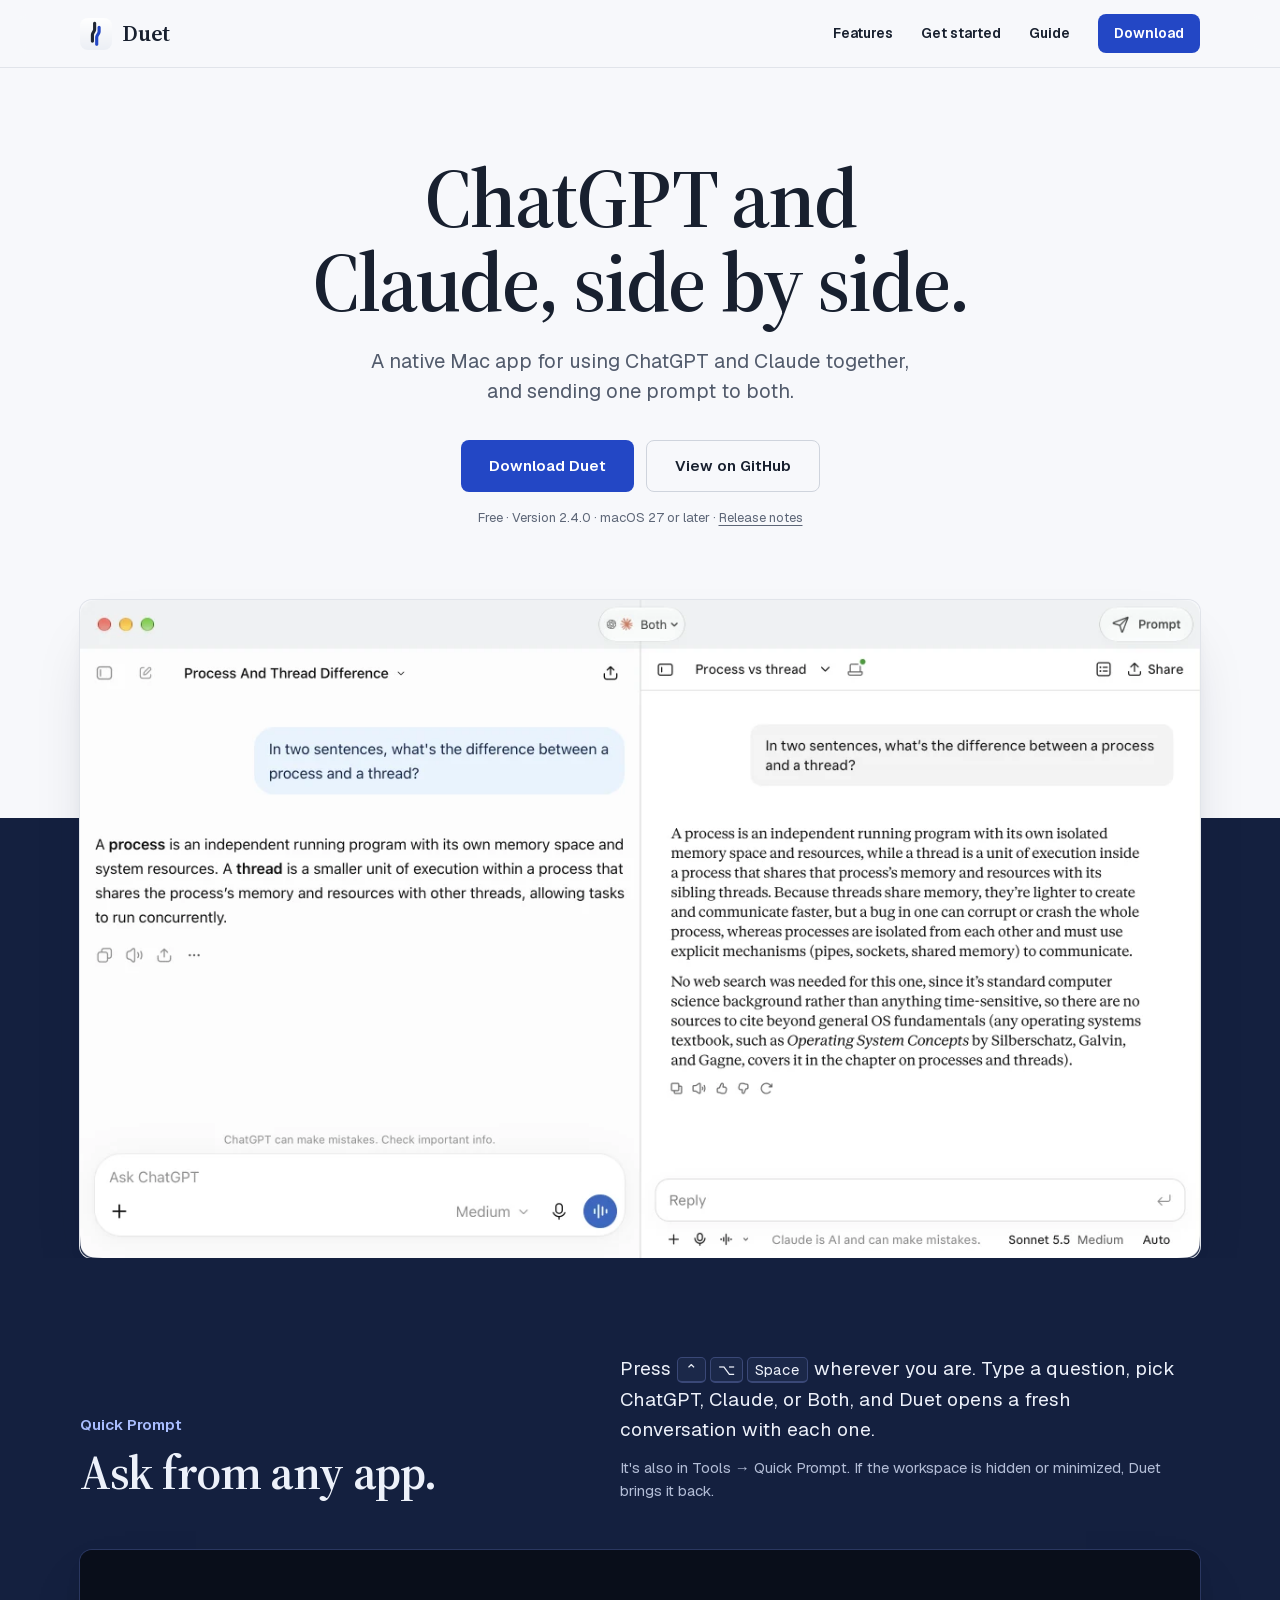
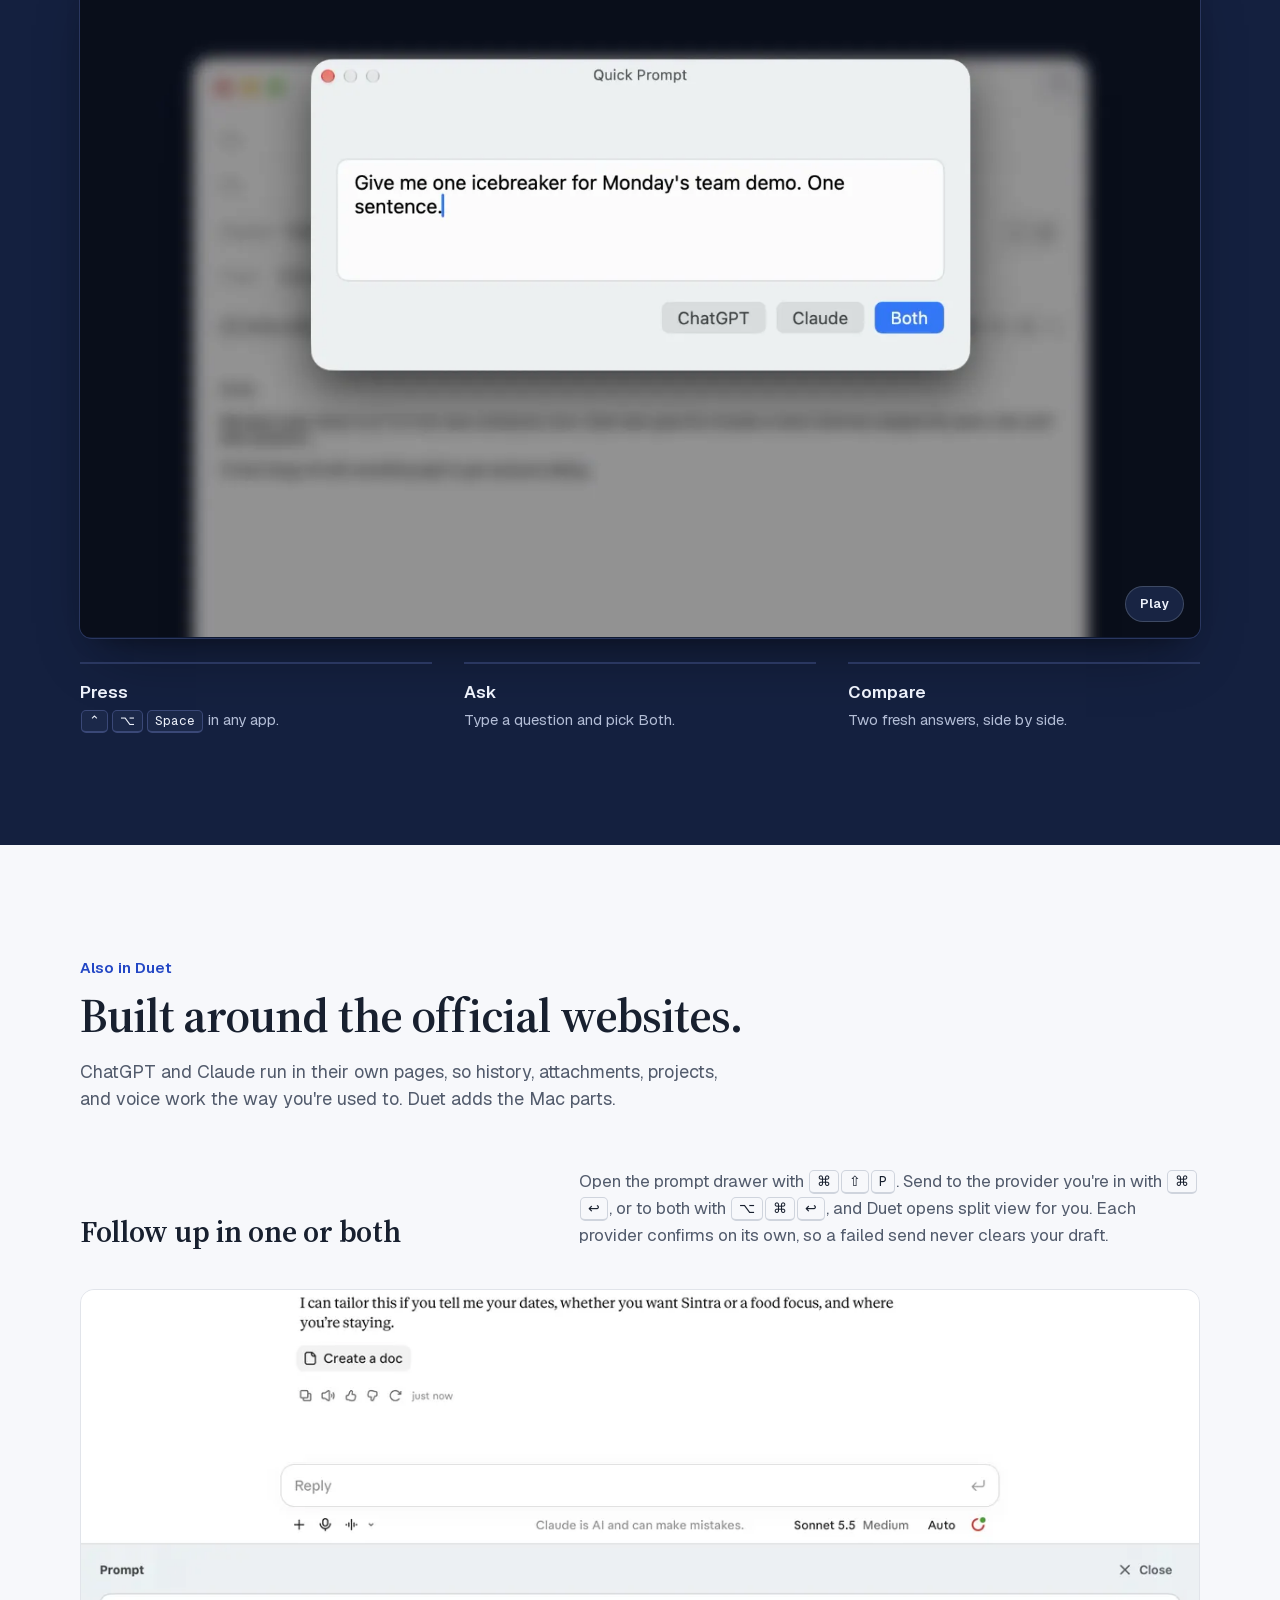
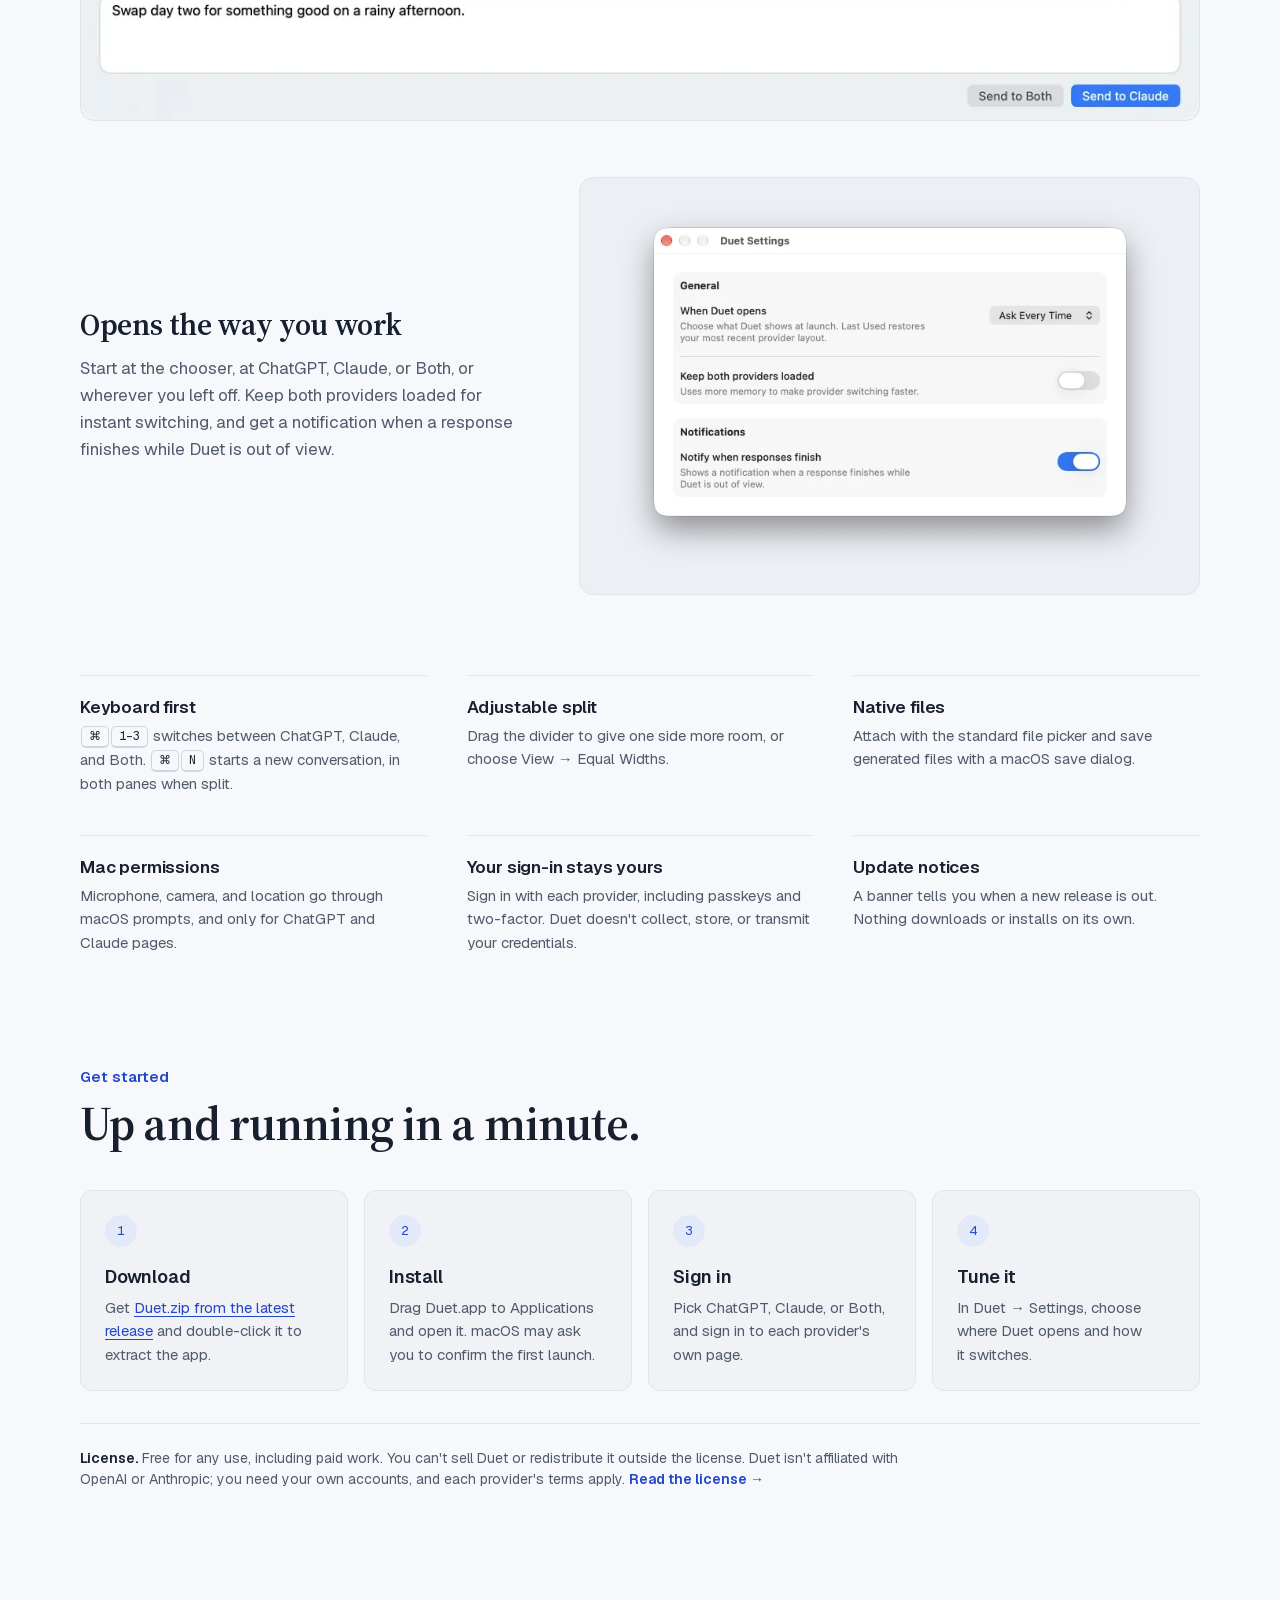
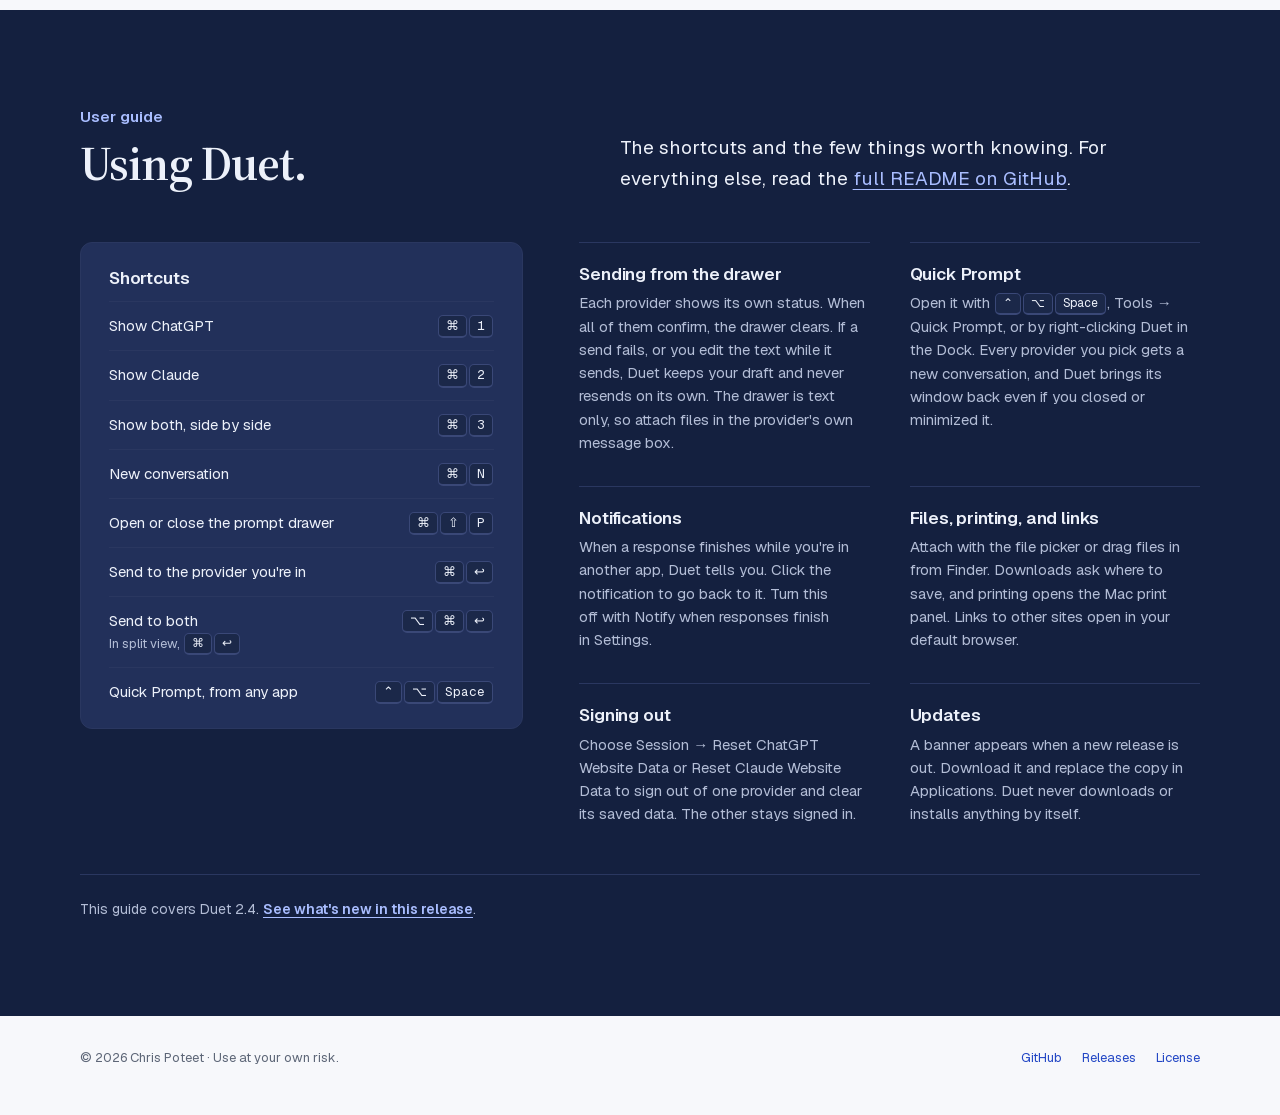
==== commit 06e86c2a: "Land nav links under the header and stop the headline font flash Move the nav anchors onto each sect" ====
--- a/site/index.html
+++ b/site/index.html
@@ -20,6 +20,7 @@
   <link rel="icon" type="image/png" href="assets/duet-icon.png">
   <link rel="apple-touch-icon" href="assets/duet-icon.png">
   <link rel="preload" href="assets/geist-latin.woff2" as="font" type="font/woff2" crossorigin>
+  <link rel="preload" href="assets/source-serif-4-semibold-latin.woff2" as="font" type="font/woff2" crossorigin>
   <link rel="stylesheet" href="styles.css">
   <script src="script.js" defer></script>
 </head>
@@ -59,9 +60,9 @@
       </div>
     </section>
 
-    <section class="band" id="features" aria-labelledby="quick-prompt-heading">
+    <section class="band" aria-labelledby="quick-prompt-heading">
       <div class="container">
-        <div class="band-head">
+        <div class="band-head" id="features">
           <div>
             <p class="section-label">Quick Prompt</p>
             <h2 id="quick-prompt-heading">Ask from any app.</h2>
@@ -88,7 +89,7 @@
     </section>
 
     <section class="section container" id="mac-features" aria-labelledby="features-heading">
-      <p class="section-label">Features</p>
+      <p class="section-label">Also in Duet</p>
       <h2 id="features-heading">Built around the official websites.</h2>
       <p class="section-intro">ChatGPT and Claude run in their own pages, so history, attachments, projects, and voice work the way you're used to. Duet adds the Mac parts.</p>
 
@@ -122,8 +123,8 @@
       </ul>
     </section>
 
-    <section class="section container" id="start" aria-labelledby="start-heading">
-      <p class="section-label">Get started</p>
+    <section class="section container" aria-labelledby="start-heading">
+      <p class="section-label" id="start">Get started</p>
       <h2 id="start-heading">Up and running in a minute.</h2>
       <ol class="steps">
         <li>
@@ -153,9 +154,9 @@
       </div>
     </section>
 
-    <section class="guide" id="guide" aria-labelledby="guide-heading">
+    <section class="guide" aria-labelledby="guide-heading">
       <div class="container">
-        <div class="band-head">
+        <div class="band-head" id="guide">
           <div>
             <p class="section-label">User guide</p>
             <h2 id="guide-heading">Using Duet.</h2>
--- a/site/styles.css
+++ b/site/styles.css
@@ -6,12 +6,48 @@
   src: url("assets/geist-latin.woff2") format("woff2");
 }
 
+/* Pinned to the 600 weight every serif heading uses, keeping the optical-size axis (20–60),
+   which cuts the file from 122 KB to 36 KB. */
 @font-face {
   font-family: "Source Serif 4";
   font-style: normal;
+  font-weight: 600;
+  font-display: swap;
+  src: url("assets/source-serif-4-semibold-latin.woff2") format("woff2");
+}
+
+/* Stand-ins sized to the web fonts' widths and line metrics, so text barely moves when the web
+   fonts swap in. Source Serif 4 at 600 and display sizes reads like Times New Roman regular, not
+   Georgia Bold. size-adjust also scales the overrides, hence the divided values. PostScript names come
+   first because Safari reads a local() name as a family and would pick Times New Roman Bold for 600. */
+@font-face {
+  font-family: "Source Serif 4 Fallback";
   font-weight: 400 700;
-  font-display: swap;
-  src: url("assets/source-serif-4-latin.woff2") format("woff2");
+  src: local("TimesNewRomanPSMT"), local("Times New Roman");
+  size-adjust: 104%; /* the hero headline wraps to the same lines from 320px to 1600px wide */
+  ascent-override: 99.6%;
+  descent-override: 32.2%;
+  line-gap-override: 0%;
+}
+
+@font-face {
+  font-family: "Geist Fallback";
+  font-weight: 100 499;
+  src: local("HelveticaNeue"), local("Helvetica Neue"), local("ArialMT"), local("Arial");
+  size-adjust: 101%;
+  ascent-override: 99.5%;
+  descent-override: 29.2%;
+  line-gap-override: 0%;
+}
+
+@font-face {
+  font-family: "Geist Fallback";
+  font-weight: 500 900;
+  src: local("HelveticaNeue-Bold"), local("Helvetica Neue Bold"), local("Arial-BoldMT"), local("Arial Bold");
+  size-adjust: 101%;
+  ascent-override: 99.5%;
+  descent-override: 29.2%;
+  line-gap-override: 0%;
 }
 
 @font-face {
@@ -39,7 +75,7 @@
   --band-deep: light-dark(#dfe3ea, #1f232a);
   --navy: light-dark(#14203f, #172447);
   --shot-shadow: light-dark(rgb(14 22 48 / 22%), rgb(0 0 0 / 60%));
-  --serif: "Source Serif 4", Georgia, serif;
+  --serif: "Source Serif 4", "Source Serif 4 Fallback", Georgia, serif;
   --mono: "Geist Mono", monospace;
   --ease: cubic-bezier(0.2, 0.7, 0.2, 1);
 }
@@ -62,12 +98,14 @@
 }
 
 * { box-sizing: border-box; }
-html { scroll-behavior: smooth; scroll-padding-top: 88px; }
+/* The nav targets each section's heading block, not the padded section, so it lands just under the
+   sticky header (about 68px tall) with a little room. */
+html { scroll-behavior: smooth; scroll-padding-top: 100px; }
 body {
   margin: 0;
   background: var(--background);
   color: var(--foreground);
-  font-family: "Geist", sans-serif;
+  font-family: "Geist", "Geist Fallback", sans-serif;
   font-size: 16px;
   line-height: 1.5;
   -webkit-font-smoothing: antialiased;
